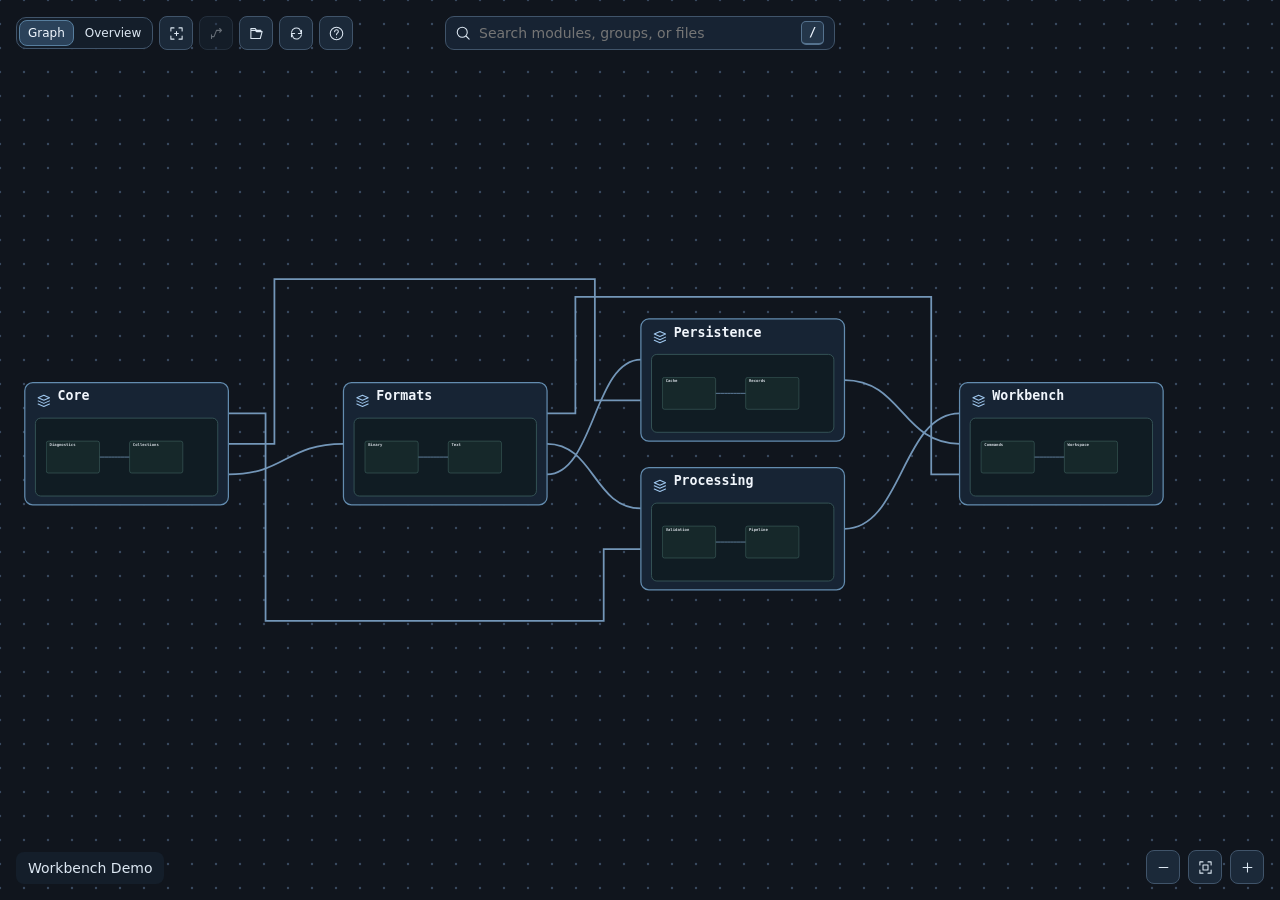
==== index.html @ 3f8af0f0 "Prepare generic Dependency Viewer for public distribution" ====
<!doctype html>
<html lang="en">
<head>
  <meta charset="utf-8">
  <meta name="viewport" content="width=device-width, initial-scale=1">
  <title>Dependency Viewer</title>
  <style>
:root {
  color-scheme: dark;
  font: 14px system-ui, sans-serif;
  color: #dce7f2;
  background: #10151d;
}

* { box-sizing: border-box; }
body { margin: 0; overflow: hidden; }
[hidden] { display: none !important; }

#graph {
  position: fixed;
  inset: 0;
  overflow: hidden;
}
.graph-scene { position: absolute; inset: 0; }
#graph-background {
  position: fixed;
  inset: 0;
  width: 100%;
  height: 100%;
  pointer-events: none;
}
#graph-background circle { fill: #38495f; }
#graph { isolation: isolate; }
.diagram { display: block; width: 100%; height: 100%; touch-action: none; cursor: grab; }
.atlas { display: block; width: 100%; height: 100%; touch-action: none; cursor: grab; }
.atlas-surface { position: absolute; pointer-events: none; transform-origin: 0 0; }
.atlas-input { position: absolute; inset: 0; touch-action: none; cursor: grab; }
.atlas-input:active { cursor: grabbing; }
.atlas-tooltip { position: absolute; max-width: min(300px, calc(100% - 16px)); overflow-wrap: anywhere; padding: 6px 9px; background: #192838; border: 1px solid #52708b; border-radius: 6px; color: #e5f0fb; pointer-events: none; font-size: 12px; }
.departing, .graph-scene > .diagram { position: absolute; inset: 0; }
.departing { pointer-events: none; }
.in-flight > rect, .in-flight .node-info { visibility: hidden; }
.diagram:active { cursor: grabbing; }
.card, .node-info, .wire { cursor: pointer; outline: none; }
.card, .card text { -webkit-user-select: none; user-select: none; }
.box { fill: #172434; stroke: #638caf; stroke-width: 1.4; }
.group .box { fill: #172a2c; stroke: #73a99d; }
.module .box { fill: #21253a; stroke: #969cc7; }
.label { fill: #f0f5fb; font: 600 15px ui-monospace, Consolas, monospace; }
.caption { fill: #a3b7cb; font-size: 11px; }
.label, .caption, .miniature, .preview-box, .preview-content { pointer-events: none; }
.preview-box { fill: #101c23; stroke: #38585a; }
.miniature .label { font-size: 17px; }
.labels-small .miniature .label { display: none; }
.miniature .line { stroke-width: 4; }
.card:hover > .box, .card:focus-visible > .box, .card.selected > .box, .card.endpoint > .box { stroke: #d0f5ff; stroke-width: 2.3; }
.card.wheel-preview > .box { stroke: #d0f5ff; stroke-width: 3; }
.card.wheel-preview > .preview-box { stroke: #94c5e7; stroke-width: 1.6; }
#back.wheel-preview { border-color: #d0f5ff; background: #2b425a; }
.card, .wire { transition: opacity 125ms cubic-bezier(0.23, 1, 0.32, 1); }
.card.dimmed { opacity: .32; }
.wire.dimmed { opacity: .14; }
.wire.marked .line { stroke: #a9e5ff; stroke-width: 3; }
.wire.related .line { stroke: #a9d3ef; }
.node-info { opacity: 0; }
.card:hover + .node-info, .node-info:hover, .node-info:focus-visible, .card:focus-visible + .node-info { opacity: 1; }
@media (hover: none) { .node-info { opacity: 1; } }
@media (prefers-reduced-motion: reduce) { .card, .wire { transition: none; } }
.node-info rect { fill: #25384a; stroke: #668196; }
.node-info text { fill: #c7d9e9; text-anchor: middle; font-size: 13px; pointer-events: none; }
.node-info:hover rect, .node-info:focus-visible rect { stroke: #d0f5ff; }
.line { fill: none; stroke: #7396b8; stroke-width: 2; }
.hit { fill: none; stroke: transparent; stroke-width: 14; }
.wire:hover .line, .wire:focus-visible .line { stroke: #a9e5ff; stroke-width: 3.5; }
.diagram.show-neighbors > .cards > .card:not(.hover-neighbor, .pinned, .pin-neighbor) { opacity: .32; }
.diagram.show-neighbors > .wires > .wire:not(.hover-neighbor, .pinned) { opacity: .14; }
.card.hover-neighbor, .wire.hover-neighbor, .card.pin-neighbor, .card.pinned, .wire.pinned { opacity: 1; }
.card.pinned > .box { stroke: var(--pin-color); stroke-width: 3; }
.wire.pinned > .line { stroke: var(--pin-color); stroke-width: 3; }
.pulse { fill: #e0f7ff; pointer-events: none; }
.tool-icon { width: 15px; height: 15px; vertical-align: -3px; margin-right: 5px; }
.icon-button { display: inline-grid; place-items: center; min-width: 34px; min-height: 34px; padding: 6px; }
.icon-button .tool-icon { margin: 0; vertical-align: 0; }
.copy.icon-button { min-width: 25px; min-height: 25px; }
#help-dialog { width: min(450px, calc(100vw - 24px)); background: #141e2a; color: inherit; border: 1px solid #40546a; border-radius: 10px; }
#help-dialog header { display: flex; justify-content: space-between; align-items: center; }
#help-dialog h2 { font-size: 16px; }
#help-dialog dl { display: grid; grid-template-columns: minmax(0, max-content) minmax(0, 1fr); gap: 9px 16px; align-items: baseline; }
#help-dialog dd { margin: 0; }
.viewer-settings { display: grid; gap: 8px; margin: 0; padding: 8px 12px 12px; border: 1px solid #40546a; border-radius: 6px; }
.viewer-settings label { display: flex; align-items: center; gap: 7px; }
.viewer-settings input { margin: 0; accent-color: #a5ceff; }
.key-combination { white-space: nowrap; }
kbd {
  display: inline-block;
  min-width: 1.9em;
  padding: 2px 5px;
  border: 1px solid #55728e;
  border-bottom: 2px solid #55728e;
  border-radius: 5px;
  background: #24364a;
  color: #eef6ff;
  font: 600 12px/1.35 ui-monospace, Consolas, monospace;
  text-align: center;
  white-space: nowrap;
}
@media (max-width: 420px) {
  #help-dialog dl { grid-template-columns: minmax(0, 1fr); row-gap: 6px; }
  #help-dialog dd + dt { margin-top: 6px; }
}
.card-icon { pointer-events: none; color: #9ec6ed; }
.group > .card-icon { color: #8fd7c2; }
.module > .card-icon { color: #c2baf4; }
.hover-flow { fill: none; stroke: #d4f4ff; stroke-width: 2.6; stroke-dasharray: 2 11; stroke-linecap: round; pointer-events: none; animation: flow-back .52s linear infinite; }
@keyframes flow-back { to { stroke-dashoffset: 13; } }
@media (hover: hover) and (pointer: fine) and (prefers-reduced-motion: no-preference) {
  .card > .preview-content { opacity: .86; transition: opacity 140ms cubic-bezier(.23, 1, .32, 1); }
  .card:hover > .preview-content { opacity: 1; }
  .tools button { transition: transform 125ms cubic-bezier(.23, 1, .32, 1); }
  .tools button:hover:not(:disabled) { transform: translateY(-1px); }
}
.atlas-controls { position: fixed; left: 16px; bottom: 61px; display: flex; flex-wrap: wrap; gap: 5px; max-width: min(500px, calc(100% - 32px)); z-index: 2; }
.atlas-controls button[aria-pressed="true"] { border-color: #9acaeb; background: #2a415a; }
.atlas-help { flex-basis: 100%; color: #c6daee; background: #141e2a; padding: 6px 9px; border-radius: 7px; }
.tools { position: fixed; top: 16px; left: 16px; display: flex; flex-wrap: wrap; gap: 6px; align-items: center; max-width: calc(100vw - 32px); }
.tools { z-index: 2; }
.view-tabs { display: inline-flex; padding: 2px; gap: 2px; border: 1px solid #40546a; border-radius: 10px; background: #141e2a; }
.view-tabs button { background: transparent; border-color: transparent; padding: 5px 8px; font-size: 12px; }
.view-tabs button[aria-selected="true"] { background: #2b425a; border-color: #577e9e; color: #f0f7ff; }
.view-tabs button:hover { background: #24374a; }
.view-tabs button { transition: background-color 125ms ease, border-color 125ms ease; }
.tools button[aria-pressed="true"] { border-color: #9acaeb; background: #2a415a; }
button:disabled { opacity: .42; cursor: default; }
#status { color: #bacfe4; background: #141e2a; border-radius: 7px; }
#status:not(:empty) { padding: 6px 8px; }
#minimap { position: fixed; right: 16px; bottom: 58px; width: 176px; height: 116px; border: 1px solid #40546a; border-radius: 8px; cursor: crosshair; }
@media (max-width: 720px) { #minimap { bottom: 160px; } }
.boundary { position: fixed; bottom: 60px; left: 16px; display: flex; flex-wrap: wrap; gap: 6px; }

.navigation, .zoom {
  position: fixed;
  bottom: 16px;
  display: flex;
  align-items: center;
  flex-wrap: wrap;
  gap: 8px;
}
.navigation { left: 16px; max-width: calc(100% - 175px); }
.zoom { right: 16px; }
#breadcrumb { background: #141e2a; padding: 8px 12px; border-radius: 8px; overflow-wrap: anywhere; }
button {
  color: inherit;
  font: inherit;
  border: 1px solid #40546a;
  border-radius: 8px;
  background: #1b2939;
  padding: 7px 10px;
  cursor: pointer;
}
button:hover { background: #293e54; }
button:focus-visible { outline: 2px solid #a9e5ff; outline-offset: 2px; }
#details {
  position: fixed;
  top: 64px;
  right: 16px;
  bottom: 68px;
  width: min(440px, calc(100% - 32px));
  overflow: auto;
  background: #14202d;
  border: 1px solid #40546a;
  border-radius: 12px;
  box-shadow: 0 12px 40px #0008;
  padding: 16px;
}
#details header { display: flex; justify-content: space-between; align-items: start; gap: 12px; }
#details.details-left { right: auto; left: 16px; }
#details.details-beside-target { width: min(440px, calc(50% - 32px)); padding: clamp(6px, 2vw, 16px); }
#details h2 { margin: 0; font-size: 18px; overflow-wrap: anywhere; }
#details h3 { color: #b9d4eb; font-size: 13px; }
.muted { color: #adbed0; }
details { border-bottom: 1px solid #344354; padding: 8px 0; }
summary, .source { overflow-wrap: anywhere; }
summary { cursor: pointer; }
ul { padding-left: 18px; }
.source { color: #b6d8f9; font: 12px ui-monospace, Consolas, monospace; margin: 6px 0; }
.source-row { display: flex; align-items: flex-start; gap: 8px; }
.source-path { min-width: 0; overflow-wrap: anywhere; padding-top: 4px; }
.source-row .copy { flex: none; margin-left: 0; }
.source small { display: block; color: #b2bfd0; margin-top: 3px; }
@media (max-width: 740px) { #details { top: 108px; } }
.copy { font-size: 11px; padding: 2px 6px; margin-left: 8px; }
#search-bar { position: fixed; z-index: 4; left: 50%; top: 16px; transform: translateX(-50%); width: min(390px, calc(100vw - 32px)); display: flex; align-items: center; gap: 8px; padding: 0 10px; border: 1px solid #40546a; border-radius: 9px; background: #172333; }
#search-bar:focus-within { border-color: #83b4db; }
#search-glyph .tool-icon { margin: 0; }
#search-query { width: 100%; min-width: 0; padding: 8px 0; background: transparent; border: 0; outline: 0; font: inherit; color: inherit; }
#search-results { position: absolute; top: calc(100% + 6px); left: 0; right: 0; display: grid; gap: 4px; max-height: min(46vh, 460px); overflow: auto; border: 1px solid #40546a; border-radius: 9px; padding: 6px; background: #14202d; box-shadow: 0 10px 28px #0006; }
@media (max-width: 1150px) { #search-bar { top: 60px; } #details { top: 108px; } }
@media (max-width: 440px) { #search-bar { top: 97px; } #details { top: 144px; } }
#search-results button { text-align: left; overflow-wrap: anywhere; }
#search-results button.active { background: #293e54; border-color: #88adc7; }
#search-results small { display: block; color: #adbed0; margin-top: 2px; }
#details, dialog, #search-results {
  transition: opacity 160ms cubic-bezier(.23, 1, .32, 1),
    transform 160ms cubic-bezier(.23, 1, .32, 1),
    display 160ms allow-discrete, overlay 160ms allow-discrete;
}
#details[hidden], dialog:not([open]), #search-results[hidden] { opacity: 0; }
#details[hidden] { transform: translateX(12px); }
dialog:not([open]) { transform: translateY(6px) scale(.98); }
#search-results[hidden] { transform: translateY(-4px); pointer-events: none; }
dialog::backdrop { background: #090f19b0; transition: opacity 160ms, display 160ms allow-discrete, overlay 160ms allow-discrete; }
dialog:not([open])::backdrop { opacity: 0; }
@starting-style {
  #details:not([hidden]) { opacity: 0; transform: translateX(12px); }
  dialog[open] { opacity: 0; transform: translateY(6px) scale(.98); }
  dialog[open]::backdrop { opacity: 0; }
  #search-results:not([hidden]) { opacity: 0; transform: translateY(-4px); }
}
@media (prefers-reduced-motion: reduce) {
  .view-tabs button { transition: none; }
  #details, dialog, dialog::backdrop, #search-results { transition-duration: 100ms; }
  #details[hidden], dialog:not([open]), #search-results[hidden] { transform: none; }
  @starting-style {
    #details:not([hidden]), dialog[open], #search-results:not([hidden]) { transform: none; }
  }
}
</style>
</head>
<body>
  <svg id="graph-background" aria-hidden="true">
    <defs>
      <pattern id="grid-tile" patternUnits="userSpaceOnUse" width="24" height="24" x="-6" y="-6" viewBox="0 0 2 2">
        <circle cx=".5" cy=".5" r=".1"/>
        <g class="grid-fine" opacity="0">
          <circle cx="1.5" cy=".5" r=".1"/>
          <circle cx=".5" cy="1.5" r=".1"/>
          <circle cx="1.5" cy="1.5" r=".1"/>
        </g>
      </pattern>
    </defs>
    <rect width="100%" height="100%" fill="url(#grid-tile)"/>
  </svg>
  <main id="graph" aria-label="Dependency graph"></main>
  <div id="search-bar" role="search">
    <span id="search-glyph" aria-hidden="true"></span>
    <input id="search-query" type="search" placeholder="Search modules, groups, or files" aria-label="Search graph" aria-controls="search-results" aria-expanded="false" autocomplete="off">
    <kbd aria-hidden="true">/</kbd>
    <div id="search-results" hidden></div>
  </div>
  <div class="tools" aria-label="Graph tools">
    <div id="view-tabs" class="view-tabs" role="tablist" aria-label="Graph views">
      <button id="graph-tab" type="button" role="tab" aria-controls="graph" aria-selected="true">Graph</button>
      <button id="atlas-tab" type="button" role="tab" aria-controls="graph" aria-selected="false" tabindex="-1">Overview</button>
    </div>
    <button id="focus" type="button" aria-pressed="false" disabled>Focus</button>
    <button id="depth" type="button" hidden>1 level</button>
    <button id="path" type="button" aria-pressed="false" disabled>Path</button>
    <button id="open-data" type="button"></button>
    <button id="cycles" type="button"></button>
    <button id="help" type="button"></button>
    <input id="data-file" type="file" accept=".json,application/json" hidden>
    <span id="status" role="status"></span>
  </div>
  <nav class="navigation" aria-label="Graph navigation">
    <button id="back" type="button" hidden>← Back</button>
    <span id="breadcrumb" aria-live="polite"></span>
  </nav>
  <div id="atlas-controls" class="atlas-controls" aria-label="Overview levels" hidden>
    <button type="button" data-level="auto" aria-pressed="true">Auto</button>
    <button type="button" data-level="0" aria-pressed="false">Libraries</button>
    <button type="button" data-level="1" aria-pressed="false">Groups</button>
    <button type="button" data-level="2" aria-pressed="false">Modules</button>
    <button id="atlas-lines" type="button" aria-pressed="false" title="Show internal module connections when zooming in">Internal connections</button>
  </div>
  <div class="zoom" aria-label="View">
    <button id="zoom-out" title="Zoom out" aria-label="Zoom out">−</button>
    <button id="fit">Fit</button>
    <button id="zoom-in" title="Zoom in" aria-label="Zoom in">+</button>
  </div>
  <canvas id="minimap" width="176" height="116" hidden aria-label="Overview minimap"></canvas>
  <div id="boundary" class="boundary" aria-label="Graph boundaries" hidden></div>
  <aside id="details" aria-labelledby="detail-title" hidden>
    <header>
      <h2 id="detail-title"></h2>
      <button id="detail-close" aria-label="Close details">×</button>
    </header>
    <div id="detail-body"></div>
  </aside>
  <dialog id="help-dialog" aria-labelledby="help-title">
    <header><h2 id="help-title">Keyboard shortcuts</h2><button id="help-close"></button></header>
    <dl>
      <dt><kbd>/</kbd> or <span class="key-combination"><kbd>Ctrl</kbd>/<kbd aria-label="Command key">⌘</kbd> + <kbd>F</kbd></span></dt><dd>Search</dd>
      <dt><span class="key-combination"><kbd>Alt</kbd> + <kbd>←</kbd></span> or <kbd>Mouse button 4</kbd></dt><dd>Back</dd>
      <dt><span class="key-combination"><kbd>Alt</kbd> + <kbd>→</kbd></span> or <kbd>Mouse button 5</kbd></dt><dd>Forward</dd>
      <dt><kbd>Esc</kbd></dt><dd>Close dialog, clear selection, or go back</dd>
      <dt><kbd>+</kbd> / <kbd>−</kbd></dt><dd>Zoom</dd>
      <dt><kbd>Mouse wheel</kbd></dt><dd>Zoom around the pointer</dd>
      <dt><kbd>0</kbd> or <kbd>F</kbd></dt><dd>Fit graph to view</dd>
      <dt><kbd>?</kbd></dt><dd>Keyboard shortcuts</dd>
    </dl>
    <fieldset class="viewer-settings">
      <legend>Settings</legend>
      <label><input id="wheel-navigation" type="checkbox" checked> Change level with the mouse wheel</label>
      <label><input id="double-click-navigation" type="checkbox"> Change level with a double-click</label>
    </fieldset>
  </dialog>
  <noscript>The viewer requires JavaScript to display the local graph.</noscript>
  <script id="viewer-data" type="application/json">{"format":"dependency-viewer","version":1,"name":"Workbench Demo","nodes":[{"id":"workbench","kind":"project","label":"Workbench"},{"id":"workbench.workspace","parent":"workbench","kind":"group","label":"Workspace"},{"id":"workbench.workspace.editor","parent":"workbench.workspace","kind":"item","label":"Editor","sources":[{"path":"src/workbench/workspace/editor.cpp","line":1}]},{"id":"workbench.workspace.documents","parent":"workbench.workspace","kind":"item","label":"Documents","sources":[{"path":"src/workbench/workspace/documents.cpp","line":1}]},{"id":"workbench.commands","parent":"workbench","kind":"group","label":"Commands"},{"id":"workbench.commands.run","parent":"workbench.commands","kind":"item","label":"Run","sources":[{"path":"src/workbench/commands/run.cpp","line":1}]},{"id":"workbench.commands.export","parent":"workbench.commands","kind":"item","label":"Export","sources":[{"path":"src/workbench/commands/export.cpp","line":1}]},{"id":"processing","kind":"project","label":"Processing"},{"id":"processing.pipeline","parent":"processing","kind":"group","label":"Pipeline"},{"id":"processing.pipeline.scheduler","parent":"processing.pipeline","kind":"item","label":"Scheduler","sources":[{"path":"src/processing/pipeline/scheduler.cpp","line":1}]},{"id":"processing.pipeline.stages","parent":"processing.pipeline","kind":"item","label":"Stages","sources":[{"path":"src/processing/pipeline/stages.cpp","line":1}]},{"id":"processing.validation","parent":"processing","kind":"group","label":"Validation"},{"id":"processing.validation.rules","parent":"processing.validation","kind":"item","label":"Rules","sources":[{"path":"src/processing/validation/rules.cpp","line":1}]},{"id":"processing.validation.report","parent":"processing.validation","kind":"item","label":"Report","sources":[{"path":"src/processing/validation/report.cpp","line":1}]},{"id":"persistence","kind":"project","label":"Persistence"},{"id":"persistence.records","parent":"persistence","kind":"group","label":"Records"},{"id":"persistence.records.index","parent":"persistence.records","kind":"item","label":"Index","sources":[{"path":"src/persistence/records/index.cpp","line":1}]},{"id":"persistence.records.store","parent":"persistence.records","kind":"item","label":"Store","sources":[{"path":"src/persistence/records/store.cpp","line":1}]},{"id":"persistence.cache","parent":"persistence","kind":"group","label":"Cache"},{"id":"persistence.cache.memory","parent":"persistence.cache","kind":"item","label":"Memory","sources":[{"path":"src/persistence/cache/memory.cpp","line":1}]},{"id":"persistence.cache.eviction","parent":"persistence.cache","kind":"item","label":"Eviction","sources":[{"path":"src/persistence/cache/eviction.cpp","line":1}]},{"id":"formats","kind":"project","label":"Formats"},{"id":"formats.text","parent":"formats","kind":"group","label":"Text"},{"id":"formats.text.reader","parent":"formats.text","kind":"item","label":"Reader","sources":[{"path":"src/formats/text/reader.cpp","line":1}]},{"id":"formats.text.writer","parent":"formats.text","kind":"item","label":"Writer","sources":[{"path":"src/formats/text/writer.cpp","line":1}]},{"id":"formats.binary","parent":"formats","kind":"group","label":"Binary"},{"id":"formats.binary.encoder","parent":"formats.binary","kind":"item","label":"Encoder","sources":[{"path":"src/formats/binary/encoder.cpp","line":1}]},{"id":"formats.binary.decoder","parent":"formats.binary","kind":"item","label":"Decoder","sources":[{"path":"src/formats/binary/decoder.cpp","line":1}]},{"id":"core","kind":"project","label":"Core"},{"id":"core.collections","parent":"core","kind":"group","label":"Collections"},{"id":"core.collections.queue","parent":"core.collections","kind":"item","label":"Queue","sources":[{"path":"src/core/collections/queue.cpp","line":1}]},{"id":"core.collections.map","parent":"core.collections","kind":"item","label":"Map","sources":[{"path":"src/core/collections/map.cpp","line":1}]},{"id":"core.diagnostics","parent":"core","kind":"group","label":"Diagnostics"},{"id":"core.diagnostics.logger","parent":"core.diagnostics","kind":"item","label":"Logger","sources":[{"path":"src/core/diagnostics/logger.cpp","line":1}]},{"id":"core.diagnostics.trace","parent":"core.diagnostics","kind":"item","label":"Trace","sources":[{"path":"src/core/diagnostics/trace.cpp","line":1}]}],"edges":[{"source":"workbench.workspace.editor","target":"workbench.workspace.documents","kind":"include"},{"source":"workbench.commands.run","target":"workbench.commands.export","kind":"include"},{"source":"workbench.workspace.editor","target":"workbench.commands.run","kind":"include"},{"source":"workbench","target":"processing","kind":"link","sources":[{"path":"src/workbench/CMakeLists.txt","line":10}]},{"source":"workbench.commands.run","target":"processing.pipeline.scheduler","kind":"import"},{"source":"workbench","target":"persistence","kind":"link","sources":[{"path":"src/workbench/CMakeLists.txt","line":10}]},{"source":"workbench.commands.run","target":"persistence.records.index","kind":"import"},{"source":"workbench","target":"formats","kind":"link","sources":[{"path":"src/workbench/CMakeLists.txt","line":10}]},{"source":"workbench.commands.run","target":"formats.text.reader","kind":"import"},{"source":"processing.pipeline.scheduler","target":"processing.pipeline.stages","kind":"include"},{"source":"processing.validation.rules","target":"processing.validation.report","kind":"include"},{"source":"processing.pipeline.scheduler","target":"processing.validation.rules","kind":"include"},{"source":"processing","target":"formats","kind":"link","sources":[{"path":"src/processing/CMakeLists.txt","line":10}]},{"source":"processing.validation.rules","target":"formats.text.reader","kind":"import"},{"source":"processing","target":"core","kind":"link","sources":[{"path":"src/processing/CMakeLists.txt","line":10}]},{"source":"processing.validation.rules","target":"core.collections.queue","kind":"import"},{"source":"persistence.records.index","target":"persistence.records.store","kind":"include"},{"source":"persistence.cache.memory","target":"persistence.cache.eviction","kind":"include"},{"source":"persistence.records.index","target":"persistence.cache.memory","kind":"include"},{"source":"persistence","target":"formats","kind":"link","sources":[{"path":"src/persistence/CMakeLists.txt","line":10}]},{"source":"persistence.cache.memory","target":"formats.text.reader","kind":"import"},{"source":"persistence","target":"core","kind":"link","sources":[{"path":"src/persistence/CMakeLists.txt","line":10}]},{"source":"persistence.cache.memory","target":"core.collections.queue","kind":"import"},{"source":"formats.text.reader","target":"formats.text.writer","kind":"include"},{"source":"formats.binary.encoder","target":"formats.binary.decoder","kind":"include"},{"source":"formats.text.reader","target":"formats.binary.encoder","kind":"include"},{"source":"formats","target":"core","kind":"link","sources":[{"path":"src/formats/CMakeLists.txt","line":10}]},{"source":"formats.binary.encoder","target":"core.collections.queue","kind":"import"},{"source":"core.collections.queue","target":"core.collections.map","kind":"include"},{"source":"core.diagnostics.logger","target":"core.diagnostics.trace","kind":"include"},{"source":"core.collections.queue","target":"core.diagnostics.logger","kind":"include"}]}</script>
  <script type="module">
const modules = Object.create(null);

modules["src/graph/relations.mjs"] = (() => {
function indexBy(items, key) {
  const index = new Map();
  for (const item of items) {
    const id = key(item);
    if (!index.has(id)) index.set(id, []);
    index.get(id).push(item);
  }
  return index;
}

function relationIndex(edges) {
  return { outgoing: indexBy(edges, edge => edge.source), incoming: indexBy(edges, edge => edge.target) };
}

function neighbors(index, id, depth) {
  const nodes = new Set([id]);
  const edges = new Set();
  let frontier = [id];
  for (let level = 0; level < depth; level++) {
    const next = [];
    for (const node of frontier) {
      for (const edge of [...(index.outgoing.get(node) ?? []), ...(index.incoming.get(node) ?? [])]) {
        edges.add(edge.id);
        const other = edge.source === node ? edge.target : edge.source;
        if (nodes.has(other)) continue;
        nodes.add(other);
        next.push(other);
      }
    }
    frontier = next;
  }
  return { nodes, edges };
}

function findPath(index, start, end) {
  const previous = new Map([[start, null]]);
  const queue = [start];
  for (let i = 0; i < queue.length && !previous.has(end); i++) {
    for (const edge of index.outgoing.get(queue[i]) ?? []) {
      if (previous.has(edge.target)) continue;
      previous.set(edge.target, edge);
      queue.push(edge.target);
    }
  }
  if (!previous.has(end)) return null;
  const result = [];
  for (let edge = previous.get(end); edge; edge = previous.get(edge.source)) result.push(edge);
  return result.reverse();
}
return { indexBy, relationIndex, neighbors, findPath };
})();

modules["src/views/selection.mjs"] = (() => {
const { neighbors } = modules["src/graph/relations.mjs"];

function renderSelection(host, viewport, scene, state) {
  const selected = state.selected;
  let emphasis;
  if (state.path) {
    emphasis = {
      nodes: new Set([state.pathSource, selected, ...state.path.flatMap(edge => [edge.source, edge.target])]),
      edges: new Set(state.path.map(edge => edge.id)),
    };
  } else if (state.focused && selected && scene.nodes.has(selected)) {
    emphasis = neighbors(scene.index, selected, state.depth ?? 1);
  }
  if (viewport?.highlight) viewport.highlight(emphasis, selected);
  for (const card of host.querySelectorAll('.card[data-node-id]')) {
    card.classList.toggle('selected', card.dataset.nodeId === selected);
    card.classList.toggle('dimmed', Boolean(emphasis && !emphasis.nodes.has(card.dataset.nodeId)));
  }
  for (const wire of host.querySelectorAll('.wire[data-edge-id]')) {
    wire.classList.toggle('dimmed', Boolean(emphasis && !emphasis.edges.has(wire.dataset.edgeId)));
    wire.classList.toggle('marked', Boolean(emphasis?.edges.has(wire.dataset.edgeId)));
  }
}
return { renderSelection };
})();

modules["src/graph/cycles.mjs"] = (() => {
function components(links) {
  const discovered = new Map();
  const stack = [];
  const active = new Set();
  const result = new Map();
  let order = 0;
  function visit(id) {
    const entry = { index: order, low: order };
    order++;
    discovered.set(id, entry);
    stack.push(id);
    active.add(id);
    for (const next of links.get(id)) {
      if (!discovered.has(next)) {
        visit(next);
        entry.low = Math.min(entry.low, discovered.get(next).low);
      } else if (active.has(next)) {
        entry.low = Math.min(entry.low, discovered.get(next).index);
      }
    }
    if (entry.low !== entry.index) return;
    let member;
    do {
      member = stack.pop();
      active.delete(member);
      result.set(member, id);
    } while (member !== id);
  }
  for (const id of links.keys()) if (!discovered.has(id)) visit(id);
  return result;
}

function cycleGroups(graph) {
  const links = new Map(graph.nodes.map(node => [node.id, []]));
  for (const edge of graph.edges) links.get(edge.source).push(edge.target);
  const groups = new Map();
  for (const [id, key] of components(links)) {
    if (!groups.has(key)) groups.set(key, []);
    groups.get(key).push(id);
  }
  return [...groups.values()].filter(group => group.length > 1);
}
return { components, cycleGroups };
})();

modules["src/data/model.mjs"] = (() => {
const { indexBy, relationIndex } = modules["src/graph/relations.mjs"];
const { cycleGroups } = modules["src/graph/cycles.mjs"];

const sorted = nodes => nodes.sort((a, b) => a.label.localeCompare(b.label));

function createModel(data) {
  if (data.version !== 1) throw new Error('Unknown data file version.');
  const libraries = Object.values(data.libraries);
  const modules = Object.values(data.modules);
  const modulesByLibrary = new Map(libraries.map(library => [library.name, []]));
  for (const module of modules) modulesByLibrary.get(module.library).push(module);

  const libraryNode = library => ({
    id: library.name, label: library.label ?? library.name, type: 'library', library: library.name,
    count: modulesByLibrary.get(library.name).length,
    next: { library: library.name },
  });

  const groups = new Map([...modulesByLibrary].map(([id, members]) => [id, indexBy(members, module => module.group)]));
  const importsByLibrary = indexBy(data.imports, record => record.library);
  const includesByLibrary = indexBy(data.includes, record => record.library);
  const linksByLibrary = indexBy(data.links, record => record.source);
  const importsTo = indexBy(data.imports, record => record.target);
  const importsFrom = indexBy(data.imports, record => record.source);
  const linksTo = indexBy(data.links, record => record.target);
  const cache = new Map();
  const safeModule = id => Object.hasOwn(data.modules, id) ? data.modules[id] : undefined;

  function moduleNode(module) {
    return {
      id: module.name, label: module.label ?? module.name,
      type: 'module', library: module.library, group: module.group, groupLabel: data.groups?.[module.group]?.label,
    };
  }

  // The graph stores consumer → provider. Every visible line retains its declarations.
  function connections(records, resolve) {
    const edges = new Map();
    for (const record of records) {
      const [source, target] = resolve(record);
      if (!source || !target || source === target) continue;
      const id = JSON.stringify([source, target]);
      if (!edges.has(id)) edges.set(id, { id, source, target, records: [] });
      edges.get(id).records.push(record);
    }
    return [...edges.values()];
  }

  const overview = {
    title: data.name,
    nodes: sorted(libraries.map(libraryNode)),
    edges: connections(data.links, link => [
      link.source, !link.expression && Object.hasOwn(data.libraries, link.target) ? link.target : null,
    ]),
  };
  const groupLabel = id => data.groups?.[id]?.label ?? id;
  const libraryLabel = id => data.libraries[id]?.label ?? id;

  function view(location = {}) {
    const { library, group } = location;
    if (!library) return overview;
    const key = JSON.stringify([library, group]);
    if (cache.has(key)) return cache.get(key);
    const byGroup = groups.get(library);
    const nodes = group === undefined
      ? sorted([...byGroup].map(([name, members]) => ({
        id: name, label: groupLabel(name), type: 'group', library, group: name, count: members.length,
        next: { library, group: name },
      })))
      : sorted(byGroup.get(group).map(moduleNode));
    const ids = new Set(nodes.map(node => node.id));
    function resolve(name) {
      if (group !== undefined) return ids.has(name) ? name : null;
      const module = safeModule(name);
      return module?.library === library ? module.group : null;
    }
    const graph = {
      title: group === undefined ? libraryLabel(library) : groupLabel(group),
      nodes,
      edges: connections(importsByLibrary.get(library) ?? [], record => [
        resolve(record.source), resolve(record.target),
      ]),
    };
    cache.set(key, graph);
    return graph;
  }

  function details(node) {
    const library = data.libraries[node.library];
    const wanted = moduleName => {
      if (node.type === 'library') return true;
      if (node.type === 'group') return safeModule(moduleName)?.group === node.group;
      return moduleName === node.id;
    };
    const members = modulesByLibrary.get(node.library).filter(module => wanted(module.name));
    const imports = node.type === 'module' ? importsFrom.get(node.id) ?? []
      : (importsByLibrary.get(node.library) ?? []).filter(record => wanted(record.source));
    const includes = (includesByLibrary.get(node.library) ?? []).filter(record => wanted(record.source));
    const membersSet = new Set(members.map(module => module.name));
    const boundary = record => !membersSet.has(record.source);
    const incoming = node.type === 'library' ? linksTo.get(node.library) ?? []
      : members.flatMap(module => (importsTo.get(module.name) ?? []).filter(boundary));
    const outgoing = node.type === 'library' ? linksByLibrary.get(node.library) ?? []
      : imports.filter(record => !membersSet.has(record.target));
    return {
      members, imports, includes,
      incoming, outgoing,
      definition: node.type === 'library' ? library : node.type === 'group' ? data.groups?.[node.id] : null,
      generic: data.generic,
    };
  }

  function boundaries(location, graph) {
    const byId = new Map(graph.nodes.map(node => [node.id, node]));
    const shown = name => {
      const module = safeModule(name);
      if (module?.library !== location.library) return null;
      const id = location.group === undefined ? module.group : name;
      return byId.has(id) ? id : null;
    };
    const unique = new Map();
    for (const record of data.imports) {
      const source = shown(record.source);
      const target = shown(record.target);
      if (Boolean(source) === Boolean(target)) continue;
      const outgoing = Boolean(source);
      const type = outgoing ? 'imports' : 'users';
      const id = outgoing ? source : target;
      if (!unique.has(type)) unique.set(type, { type, members: new Set(), records: [] });
      const boundary = unique.get(type);
      boundary.members.add(id);
      boundary.records.push(record);
    }
    return [...unique.values()];
  }

  const allModules = sorted(modules.map(moduleNode));
  let fullGraph;
  function full() {
    if (!fullGraph) {
      const edges = connections(data.imports, record => [
        Object.hasOwn(data.modules, record.source) ? record.source : null,
        Object.hasOwn(data.modules, record.target) ? record.target : null,
      ]);
      fullGraph = { title: 'Overview', nodes: allModules, edges, index: relationIndex(edges) };
    }
    return fullGraph;
  }

  const searchEntries = [
    ...overview.nodes.map(node => ({ node, location: {}, path: data.libraries[node.id].path ??
      data.libraries[node.id].files?.map(file => file.path).join(' ') })),
    ...libraries.flatMap(library => [...groups.get(library.name).keys()].map(group => ({
      node: { id: group, label: groupLabel(group), type: 'group', library: library.name, group },
      location: { library: library.name }, path: library.name,
    }))),
    ...allModules.map(node => ({
      node, location: { library: node.library, group: node.group },
      path: data.modules[node.id].files.map(file => file.path).join(' '),
    })),
  ].map(entry => ({
    ...entry,
    text: [entry.node.id, entry.node.label, libraryLabel(entry.node.library), groupLabel(entry.node.group), entry.path].join(' ').toLowerCase(),
  }));

  function search(query, limit = 18) {
    const input = query.trim().toLowerCase();
    const words = input.split(/\s+/);
    return searchEntries.filter(entry => words.every(word => entry.text.includes(word)))
      .sort((a, b) => Number(b.node.label.toLowerCase().startsWith(input)) - Number(a.node.label.toLowerCase().startsWith(input)))
      .slice(0, limit);
  }

  return { view, details, full, search, boundaries, libraryLabel, groupLabel,
    cycles: () => cycleGroups(full()), generic: data.generic };
}
return { createModel };
})();

modules["src/data/input.mjs"] = (() => {
// The v1 interchange format describes a three-level graph independent of language.
// Adapt it to the same model used by scanner reports.
function normalizeInput(input) {
  if (input?.format !== 'dependency-viewer') {
    if (input?.version === 1 && input.libraries && input.modules &&
        ['links', 'imports', 'includes'].every(key => Array.isArray(input[key]))) return input;
    throw new Error('Expected Dependency Viewer format version 1.');
  }
  if (input.version !== 1) throw new Error('Unsupported format version.');
  const require = (ok, message) => { if (!ok) throw new Error(message); };
  const string = value => typeof value === 'string' && value.trim() === value && value.length > 0;
  const fields = (value, allowed, where) => {
    require(Object.keys(value).every(key => allowed.includes(key)), where + ': Unknown field.');
  };
  fields(input, ['format', 'version', 'name', 'nodes', 'edges'], 'Dataset');
  require(string(input.name), 'Missing name.');
  require(Array.isArray(input.nodes) && input.nodes.length > 0, 'nodes must contain at least one node.');
  require(Array.isArray(input.edges), 'edges must be an array.');
  const byId = new Map();
  function sources(items, where) {
    require(Array.isArray(items), where + ': sources must be an array.');
    for (const source of items) {
      require(source && string(source.path) && Number.isSafeInteger(source.line) && source.line >= 1,
        where + ': Source locations require path and line starting at 1.');
      fields(source, ['path', 'line'], where);
    }
    return items;
  }
  for (const node of input.nodes) {
    require(node && string(node.id) && string(node.label) && ['project', 'group', 'item'].includes(node.kind),
      'Each node requires id, label, and kind (project, group, or item).');
    require(!byId.has(node.id), 'Duplicate node ID: ' + node.id);
    fields(node, ['id', 'label', 'kind', 'parent', 'sources'], node.id);
    sources(node.sources === undefined ? [] : node.sources, node.id);
    byId.set(node.id, node);
  }
  const libraries = Object.create(null);
  const modules = Object.create(null);
  const groups = Object.create(null);
  for (const node of byId.values()) {
    const parent = byId.get(node.parent);
    if (node.kind === 'project') {
      require(node.parent === undefined, node.id + ': Project nodes cannot have a parent.');
      libraries[node.id] = { name: node.id, label: node.label, files: node.sources ?? [] };
    } else if (node.kind === 'group') {
      require(parent?.kind === 'project', node.id + ': parent must refer to a project.');
      groups[node.id] = { label: node.label, library: parent.id, files: node.sources ?? [] };
    } else {
      require(parent?.kind === 'group' && byId.get(parent.parent)?.kind === 'project',
        node.id + ': parent must refer to a group within a project.');
      modules[node.id] = { name: node.id, label: node.label, library: parent.parent,
        group: parent.id, files: node.sources ?? [] };
    }
  }
  const links = [];
  const imports = [];
  for (const edge of input.edges) {
    require(edge && string(edge.kind), 'Each edge requires kind.');
    fields(edge, ['source', 'target', 'kind', 'sources'], 'Edge');
    const source = byId.get(edge.source);
    const target = byId.get(edge.target);
    require(source && target && source.kind === target.kind && ['project', 'item'].includes(source.kind),
      'Invalid edge ' + edge.source + ' → ' + edge.target + '.');
    require(source !== target, 'Self-edges are unsupported in version 1: ' + source.id);
    const evidence = sources(edge.sources === undefined ? [] : edge.sources, source.id + ' → ' + target.id);
    for (const location of evidence.length ? evidence : [{}]) {
      const record = { source: source.id, target: target.id, kind: edge.kind, ...location };
      if (source.kind === 'project') links.push(record);
      else imports.push({ ...record, library: modules[source.id].library });
    }
  }
  // Explicit empty groups would otherwise disappear from the overview.
  const populated = new Set(Object.values(modules).map(module => module.group));
  for (const group of Object.keys(groups)) require(populated.has(group), 'Group without items: ' + group);
  return { version: 1, generic: true, name: input.name, libraries, groups, modules, links, imports, includes: [] };
}
return { normalizeInput };
})();

modules["src/ui/dataset-picker.mjs"] = (() => {
const { createModel } = modules["src/data/model.mjs"];
const { normalizeInput } = modules["src/data/input.mjs"];

function bindDatasetPicker(button, input, { accept, reportError }) {
  button.onclick = () => input.click();
  input.onchange = async () => {
    const file = input.files[0];
    input.value = '';
    if (!file) return;
    try {
      const data = normalizeInput(JSON.parse(await file.text()));
      accept(data, createModel(data));
    } catch (error) {
      reportError(error.message);
    }
  };
}
return { bindDatasetPicker };
})();

modules["src/navigation/history.mjs"] = (() => {
class ViewerHistory {
  #browser;
  #session;
  #entries;
  #index;

  constructor(browser) {
    this.#browser = browser;
    this.reset();
  }

  get current() { return this.#entries[this.#index]; }
  get previous() { return this.#entries[this.#index - 1]; }
  get index() { return this.#index; }
  get canGoBack() { return this.#index > 0; }
  get canGoForward() { return this.#index + 1 < this.#entries.length; }

  reset() {
    this.#session = crypto.randomUUID?.() ?? String(Date.now());
    this.#entries = [{ location: {} }];
    this.#index = 0;
    this.#browser.replaceState(this.#browserState(), '');
  }

  push(entry) {
    this.#index++;
    this.#entries.splice(this.#index, this.#entries.length, entry);
    this.#browser.pushState(this.#browserState(), '');
  }

  back() { if (this.canGoBack) this.#browser.back(); }
  forward() { if (this.canGoForward) this.#browser.forward(); }

  resolve(state) {
    if (state?.viewer === this.#session) return this.#entries[state.index];
  }

  activate(state) { this.#index = state.index; }

  #browserState() { return { viewer: this.#session, index: this.#index }; }
}
return { ViewerHistory };
})();

modules["src/ui/shortcuts.mjs"] = (() => {
function bindShortcuts({ canGoBack, canGoForward, back, forward, openSearch, zoom, fit, openHelp, escape }) {
  document.addEventListener('mousedown', event => {
    if ((event.button === 3 && canGoBack()) || (event.button === 4 && canGoForward())) {
      event.preventDefault();
    }
  });
  document.addEventListener('auxclick', event => {
    if (event.button !== 3 && event.button !== 4) return;
    if (event.button === 3 && !canGoBack()) return;
    if (event.button === 4 && !canGoForward()) return;
    event.preventDefault();
    if (event.button === 3) back();
    else forward();
  });
  document.addEventListener('keydown', event => {
    if (document.querySelector('dialog[open]') || event.defaultPrevented) return;
    if ((event.ctrlKey || event.metaKey) && !event.altKey && !event.shiftKey && event.key.toLowerCase() === 'f') {
      event.preventDefault();
      openSearch();
      return;
    }
    if (event.target.closest('input, textarea, select, [contenteditable]')) return;
    if ((event.altKey && ['ArrowLeft', 'ArrowRight'].includes(event.key)) ||
        ['BrowserBack', 'BrowserForward'].includes(event.key)) {
      event.preventDefault();
      if (['ArrowLeft', 'BrowserBack'].includes(event.key)) back();
      else forward();
      return;
    }
    if (event.key === '/') {
      event.preventDefault();
      openSearch();
    }
    if (event.ctrlKey || event.metaKey || event.altKey) return;
    if (['+', '=', '-'].includes(event.key)) {
      event.preventDefault();
      zoom(event.key === '-' ? 1.25 : .8);
    }
    if (['0', 'f', 'F'].includes(event.key)) {
      event.preventDefault();
      fit();
    }
    if (event.key === '?') openHelp();
    if (event.key === 'Escape') escape();
  });
}
return { bindShortcuts };
})();

modules["src/ui/preferences.mjs"] = (() => {
function rememberCheckbox(control) {
  const key = 'dependency-viewer:' + control.id;
  try {
    const saved = localStorage.getItem(key);
    if (saved === 'true' || saved === 'false') control.checked = saved === 'true';
  } catch {
    // Preferences still work for this page when browser storage is blocked.
  }
  control.addEventListener('change', () => {
    try { localStorage.setItem(key, String(control.checked)); } catch {}
  });
}
return { rememberCheckbox };
})();

modules["src/ui/icons.mjs"] = (() => {
const shapes = {
  library: 'M3 7 12 3l9 4-9 4-9-4Z M3 12l9 4 9-4 M3 17l9 4 9-4',
  group: 'M3 7h7l2 3h9v10H3V7Z',
  module: 'M8 3h8l5 5v13H3V3h5 M15 3v6h6 M7 13h10 M7 17h7',
  search: 'M16 16l5 5 M18 10a8 8 0 1 1-16 0 8 8 0 1 1 16 0',
  atlas: 'M3 3h7v7H3z M14 3h7v7h-7z M3 14h7v7H3z M14 14h7v7h-7z',
  focus: 'M8 3H3v5 M16 3h5v5 M21 16v5h-5 M8 21H3v-5 M12 9v6 M9 12h6',
  path: 'M4 17h4l4-10h8 M17 4l3 3-3 3 M4 14v6',
  copy: 'M8 8h12v12H8z M4 16V4h12',
  check: 'M4 12l5 5L20 6',
  open: 'M3 7h7l2 2h9l-3 11H3z M3 7V4h7l2 3h7',
  back: 'M10 5l-7 7 7 7 M3 12h18',
  close: 'M6 6l12 12 M18 6 6 18',
  fit: 'M8 3H3v5 M16 3h5v5 M21 16v5h-5 M8 21H3v-5 M8 8h8v8H8z',
  plus: 'M5 12h14 M12 5v14',
  minus: 'M5 12h14',
  cycle: 'M20 7v5h-5 M4 17v-5h5 M4 10a8 8 0 0 1 13-5l3 7 M20 14a8 8 0 0 1-13 5l-3-7',
  help: 'M22 12a10 10 0 1 1-20 0 10 10 0 1 1 20 0 M9 9a3 3 0 0 1 6 0c0 2-3 2-3 5 M12 18h.01',
  incoming: 'M4 5v14 M20 12H8 M13 7l-5 5 5 5',
  outgoing: 'M20 5v14 M4 12h12 M11 7l5 5-5 5',
};

function icon(name, cssClass = 'tool-icon') {
  const ns = 'http://www.w3.org/2000/svg';
  const svg = document.createElementNS(ns, 'svg');
  svg.setAttribute('viewBox', '0 0 24 24');
  svg.setAttribute('class', cssClass);
  svg.setAttribute('aria-hidden', 'true');
  const path = document.createElementNS(ns, 'path');
  path.setAttribute('d', shapes[name]);
  path.setAttribute('fill', 'none');
  path.setAttribute('stroke', 'currentColor');
  path.setAttribute('stroke-width', '1.7');
  path.setAttribute('stroke-linecap', 'round');
  path.setAttribute('stroke-linejoin', 'round');
  svg.append(path);
  return svg;
}

function setIconButton(button, glyph, label) {
  button.replaceChildren(icon(glyph));
  button.classList.add('icon-button');
  button.setAttribute('aria-label', label);
  button.title = label;
  return button;
}
return { icon, setIconButton };
})();

modules["src/ui/controls.mjs"] = (() => {
const { setIconButton } = modules["src/ui/icons.mjs"];

function updateControls(select, host, state, { data, model, canGoBack, pathStart, atlasLevel }) {
  const { library, group, atlas } = state.location;
  select('breadcrumb').textContent = [data.name, atlas ? 'Overview' : model.libraryLabel(library), model.groupLabel(group)].filter(Boolean).join(' / ');
  select('back').hidden = !canGoBack;
  for (const [id, active] of [['graph-tab', !atlas], ['atlas-tab', Boolean(atlas)]]) {
    select(id).setAttribute('aria-selected', String(active));
    select(id).tabIndex = active ? 0 : -1;
  }
  host.setAttribute('role', 'tabpanel');
  host.setAttribute('aria-labelledby', atlas ? 'atlas-tab' : 'graph-tab');
  select('atlas-controls').hidden = !atlas;
  if (atlas) updateAtlasControls(select, state, atlasLevel);
  select('focus').disabled = false;
  select('focus').setAttribute('aria-pressed', String(Boolean(state.focused)));
  select('depth').hidden = !(state.focused && state.selected);
  const depth = state.depth ?? 1;
  const depthButton = select('depth');
  depthButton.title = depth === 1 ? '1 level · switch' : '2 levels · switch';
  depthButton.setAttribute('aria-label', depthButton.title);
  depthButton.setAttribute('aria-pressed', String(depth === 2));
  select('path').disabled = !state.selected;
  select('path').setAttribute('aria-pressed', String(Boolean(pathStart)));
}

function updateAtlasControls(select, state, atlasLevel) {
  for (const button of select('atlas-controls').querySelectorAll('[data-level]')) {
    button.setAttribute('aria-pressed', String(button.dataset.level === String(state.fixedLevel ?? 'auto')));
  }
  select('atlas-lines').setAttribute('aria-pressed', String(Boolean(state.showLines)));
  const auto = select('atlas-controls').querySelector('[data-level="auto"]');
  auto.title = 'Automatic level · ' + atlasLevel;
  auto.setAttribute('aria-label', auto.title);
}

function initializeControlIcons(select) {
  for (const [id, glyph, label] of [
    ['focus', 'focus', 'Focus'], ['path', 'path', 'Path'], ['back', 'back', 'Back · Alt+←'],
    ['open-data', 'open', 'Open JSON'], ['cycles', 'cycle', 'Cycles'], ['help', 'help', 'Keyboard shortcuts and settings · ?'],
    ['detail-close', 'close', 'Close details'],
    ['help-close', 'close', 'Close keyboard shortcuts'], ['fit', 'fit', 'Fit · F or 0'],
    ['zoom-in', 'plus', 'Zoom in'], ['zoom-out', 'minus', 'Zoom out'],
    ['atlas-lines', 'path', 'Internal connections'],
    ['depth', 'group', 'Focus depth'],
  ]) {
    setIconButton(select(id), glyph, label);
  }
  for (const [level, glyph, label] of [
    ['auto', 'fit', 'Automatic level'], ['0', 'library', 'Projects or libraries'],
    ['1', 'group', 'Groups'], ['2', 'module', 'Items or modules'],
  ]) {
    setIconButton(select('atlas-controls').querySelector('[data-level="' + level + '"]'), glyph, label);
  }
}

function bindViewControls(select, {
  switchTab, getEntry, getViewport, refreshAtlasControls, back, dismissDetails, fit, zoom,
}) {
  select('graph-tab').onclick = () => switchTab(false);
  select('atlas-tab').onclick = () => switchTab(true);
  select('view-tabs').onkeydown = event => {
    if (!['ArrowLeft', 'ArrowRight', 'Home', 'End'].includes(event.key) || event.altKey) return;
    event.preventDefault();
    const atlas = event.key === 'End' || (event.key !== 'Home' && event.target.id === 'graph-tab');
    select(atlas ? 'atlas-tab' : 'graph-tab').focus();
    switchTab(atlas);
  };
  for (const button of select('atlas-controls').querySelectorAll('[data-level]')) {
    button.onclick = () => {
      getEntry().fixedLevel = button.dataset.level === 'auto' ? null : Number(button.dataset.level);
      if (getEntry().fixedLevel !== 2) {
        getEntry().showLines = false;
        getViewport()?.showLines(false);
      }
      getViewport()?.setLevel(getEntry().fixedLevel);
      refreshAtlasControls();
    };
  }
  select('atlas-lines').onclick = () => {
    getEntry().showLines = !getEntry().showLines;
    if (getEntry().showLines) {
      getEntry().fixedLevel = 2;
      getViewport()?.setLevel(2);
    }
    getViewport()?.showLines(getEntry().showLines);
    refreshAtlasControls();
  };
  select('back').onclick = back;
  select('detail-close').onclick = dismissDetails;
  select('help').onclick = () => select('help-dialog').showModal();
  select('help-close').onclick = () => select('help-dialog').close();
  select('fit').onclick = event => fit(event.detail > 0);
  select('zoom-in').onclick = () => zoom(0.8);
  select('zoom-out').onclick = () => zoom(1.25);
}
return { updateControls, updateAtlasControls, initializeControlIcons, bindViewControls };
})();

modules["src/ui/details.mjs"] = (() => {
const { setIconButton } = modules["src/ui/icons.mjs"];

const panel = document.querySelector('#details');
const heading = document.querySelector('#detail-title');
const body = document.querySelector('#detail-body');

function element(tag, text, className) {
  const node = document.createElement(tag);
  if (text !== undefined) node.textContent = text;
  if (className) node.className = className;
  return node;
}

function source(record) {
  const location = record.path ? record.path + ':' + record.line : 'No source location';
  const line = element('li', undefined, 'source');
  const row = element('div', undefined, 'source-row');
  const path = element('span', location, 'source-path');
  row.append(path);
  line.append(row);
  if (!record.path) return line;
  const copy = setIconButton(element('button', undefined, 'copy'), 'copy', 'Copy source location');
  copy.type = 'button';
  copy.addEventListener('click', async () => {
    try {
      await navigator.clipboard.writeText(location);
      setIconButton(copy, 'check', 'Source location copied');
    } catch {
      const field = element('input');
      field.value = location;
      field.readOnly = true;
      field.setAttribute('aria-label', 'Source location to copy');
      field.className = 'source-path';
      path.replaceWith(field);
      field.select();
    }
  });
  row.append(copy);
  const conditions = [...(record.conditions ?? [])];
  if (record.scope) conditions.unshift(record.scope);
  if (record.reexport) conditions.unshift('export import');
  for (const condition of conditions) line.append(element('small', condition));
  return line;
}

function section(title, records, label) {
  if (records.length === 0) return;
  const block = element('section');
  block.append(element('h3', title));
  const rows = new Map();
  for (const record of records) {
    const name = label(record);
    if (!rows.has(name)) rows.set(name, []);
    rows.get(name).push(record);
  }
  for (const [name, occurrences] of rows) {
    const row = element('details');
    row.append(element('summary', name + ' · ' + occurrences.length));
    const list = element('ul');
    for (const occurrence of occurrences) list.append(source(occurrence));
    row.append(list);
    block.append(row);
  }
  body.append(block);
}

function start(title, subtitle, pointerX) {
  heading.textContent = title;
  body.replaceChildren();
  if (subtitle) body.append(element('p', subtitle, 'muted'));
  // Keep the first click's target available for a second click.
  const placeLeft = pointerX !== undefined && pointerX >= window.innerWidth / 2;
  panel.classList.toggle('details-left', placeLeft);
  panel.classList.toggle('details-beside-target', pointerX !== undefined);
  panel.hidden = false;
  panel.scrollTop = 0;
  panel.querySelector('button').focus();
}

function closeDetails() {
  panel.hidden = true;
}

function showNode(node, details, pointerX) {
  start(node.label, undefined, pointerX);
  section('Uses', details.outgoing, record => record.target);
  section('Used by', details.incoming, record => record.source ?? record.path);
  if (details.definition) {
    const list = element('ul');
    const files = details.definition.files ?? (details.definition.path ? [details.definition] : []);
    for (const file of files) list.append(source(file));
    if (files.length) body.append(list);
  }
  section('Source files', details.members.flatMap(module => module.files.map(file => ({
    ...file, name: module.name,
  }))), record => record.name);
  const outgoing = new Set(details.outgoing);
  section('Internal dependencies', details.imports.filter(record => !outgoing.has(record)), record => record.target);
  section('Includes', details.includes, record => record.target);
}

function showConnection(edge, from, to) {
  const cmake = edge.records.every(record => 'scope' in record);
  const kinds = [...new Set(edge.records.map(record => record.kind).filter(Boolean))];
  start(from.label + ' → ' + to.label, kinds.length ? kinds.join(' · ') : cmake ? 'CMake' : 'C++ imports');
  if (edge.pairs > 1) body.append(element('p', edge.pairs + ' connections'));
  section('Source locations', edge.records, record => cmake ? record.target : (record.source + ' → ' + record.target));
  if (!(edge.pairs > 1)) for (const row of body.querySelectorAll('details')) row.open = true;
}

function showPath(path, nodes, source, target) {
  start(nodes.get(source).label + ' → ' + nodes.get(target).label,
    path ? path.length + ' direct steps' : 'No directed path in this view.');
  if (!path) return;
  for (const edge of path) {
    section(nodes.get(edge.source).label + ' → ' + nodes.get(edge.target).label, edge.records, record => record.target);
  }
}

function showBoundary(boundary) {
  const incoming = boundary.type === 'users';
  start(incoming ? 'External consumers' : 'External dependencies');
  section('Source locations', boundary.records, record => incoming ? record.source ?? record.path : record.target);
}

function showCycles(groups, locate) {
  start('Cycles');
  if (!groups.length) body.append(element('p', 'No cycles in the item graph.'));
  for (const group of groups) {
    const block = element('details');
    block.open = groups.length === 1;
    block.append(element('summary', group.length + ' mutually reachable items'));
    const list = element('ul');
    for (const node of group) {
      const item = element('li');
      const button = element('button', node.label);
      button.onclick = () => locate(node.id);
      item.append(button);
      list.append(item);
    }
    block.append(list);
    body.append(block);
  }
}
return { closeDetails, showNode, showConnection, showPath, showBoundary, showCycles };
})();

modules["src/ui/boundaries.mjs"] = (() => {
const { setIconButton } = modules["src/ui/icons.mjs"];
const { showBoundary } = modules["src/ui/details.mjs"];

function renderBoundaries(panel, host, boundaries) {
  panel.replaceChildren();
  for (const boundary of boundaries) {
    const outgoing = boundary.type === 'imports';
    const button = setIconButton(document.createElement('button'), outgoing ? 'outgoing' : 'incoming',
      outgoing ? 'External dependencies' : 'External consumers');
    button.type = 'button';
    const highlight = active => {
      for (const card of host.querySelectorAll('.card[data-node-id]')) {
        card.classList.toggle('endpoint', active && boundary.members.has(card.dataset.nodeId));
      }
    };
    button.onpointerenter = () => highlight(true);
    button.onpointerleave = () => highlight(false);
    button.onfocus = () => highlight(true);
    button.onblur = () => highlight(false);
    button.onclick = () => showBoundary(boundary);
    panel.append(button);
  }
  panel.hidden = !panel.childElementCount;
}
return { renderBoundaries };
})();

modules["src/views/diagram/svg.mjs"] = (() => {
const namespace = 'http://www.w3.org/2000/svg';

function svgElement(name, attributes = {}, text) {
  const element = document.createElementNS(namespace, name);
  for (const [key, value] of Object.entries(attributes)) element.setAttribute(key, value);
  if (text !== undefined) element.textContent = text;
  return element;
}

function activate(element, label, action) {
  element.setAttribute('role', 'button');
  element.setAttribute('tabindex', '0');
  element.setAttribute('aria-label', label);
  element.addEventListener('click', action);
  element.addEventListener('keydown', event => {
    if (event.key === 'Enter' || event.key === ' ') {
      event.preventDefault();
      action(event);
    }
  });
}

function setView(svg, { x, y, width, height }) {
  svg.setAttribute('viewBox', [x, y, width, height].join(' '));
}
return { svgElement, activate, setView };
})();

modules["src/views/diagram/flow.mjs"] = (() => {
const { svgElement } = modules["src/views/diagram/svg.mjs"];

function startFlow(wire) {
  if (!matchMedia('(hover: hover) and (pointer: fine) and (prefers-reduced-motion: no-preference)').matches) return;
  if (wire.querySelector('.hover-flow')) return;
  const path = wire.querySelector('.line').cloneNode(false);
  path.setAttribute('class', 'hover-flow');
  wire.append(path);
}

function pulseOnce(wire, path) {
  if (matchMedia('(prefers-reduced-motion: reduce)').matches) return;
  wire.querySelector('.pulse')?.remove();
  const dot = svgElement('circle', { class: 'pulse', r: 3.2 });
  dot.style.offsetPath = `path("${path}")`;
  wire.append(dot);
  const motion = dot.animate([{ offsetDistance: '100%' }, { offsetDistance: '0%' }], { duration: 850, easing: 'linear' });
  motion.finished.then(() => dot.remove(), () => dot.remove());
}
return { startFlow, pulseOnce };
})();

modules["src/graph/layout.mjs"] = (() => {
const { components } = modules["src/graph/cycles.mjs"];

const COLUMN_GAP = 120;
const ROW_GAP = 28;

function snapToGrid(value) {
  return Math.round(value / 24) * 24;
}

// Tarjan's algorithm groups cycles in one pass over the scene.
function layout(graph, { width = 210, height = 64, positions = new Map() } = {}) {
  const links = new Map(graph.nodes.map(node => [node.id, []]));
  for (const edge of graph.edges) links.get(edge.source).push(edge.target);
  const component = components(links);
  const dependencies = new Map([...component.values()].map(id => [id, new Set()]));
  for (const edge of graph.edges) {
    const source = component.get(edge.source);
    const target = component.get(edge.target);
    if (source !== target) dependencies.get(source).add(target);
  }
  const ranks = new Map();
  function rank(id) {
    if (!ranks.has(id)) ranks.set(id, Math.max(0, ...[...dependencies.get(id)].map(next => rank(next) + 1)));
    return ranks.get(id);
  }

  const rankColumns = new Map();
  graph.nodes.forEach(node => {
    const column = rank(component.get(node.id));
    if (!rankColumns.has(column)) rankColumns.set(column, []);
    rankColumns.get(column).push(node);
  });
  const columns = [...rankColumns].sort(([a], [b]) => a - b).flatMap(([, members]) => {
    const chunkSize = Math.ceil(members.length / Math.ceil(members.length / 7));
    const chunks = [];
    for (let index = 0; index < members.length; index += chunkSize) chunks.push(members.slice(index, index + chunkSize));
    return chunks;
  });
  const maxRows = Math.max(1, ...columns.map(column => column.length));
  const nodes = [];
  for (const [column, rows] of columns.entries()) {
    rows.forEach((node, row) => {
      const position = positions.get(node.id) ?? {
        x: snapToGrid(column * (width + COLUMN_GAP)),
        y: snapToGrid((row + (maxRows - rows.length) / 2) * (height + ROW_GAP)),
      };
      nodes.push({ ...node, ...position, width, height });
    });
  }
  return {
    nodes,
    edges: graph.edges,
    left: Math.min(0, ...nodes.map(node => node.x)),
    top: Math.min(0, ...nodes.map(node => node.y)),
    right: Math.max(width, ...nodes.map(node => node.x + node.width)),
    bottom: Math.max(height, ...nodes.map(node => node.y + node.height)),
  };
}

function connectionPath(source, target, y, endY, lane, diagram) {
  const endX = target.x + target.width;
  if (source.x > endX) {
    const x = source.x;
    const blocked = diagram.nodes.some(node => (
      node.x > endX && node.x + node.width < x &&
      node.y < Math.max(y, endY) + 8 && node.y + node.height > Math.min(y, endY) - 8
    ));
    if (blocked) {
      const outerY = (y + endY) / 2 < (diagram.top + diagram.bottom) / 2
        ? diagram.top - 15 - lane * 5
        : diagram.bottom + 15 + lane * 5;
      return { d: `M ${x} ${y} H ${x - 22 - lane % 7 * 5} V ${outerY} H ${endX + 22 + lane % 7 * 5} V ${endY} H ${endX}`, outerY };
    }
    const mid = (x + endX) / 2;
    return { d: `M ${x} ${y} C ${mid} ${y}, ${mid} ${endY}, ${endX} ${endY}` };
  }
  const x = source.x + source.width;
  const laneX = endX + 18 + lane % 12 * 7;
  if (source.x === target.x) return { d: `M ${x} ${y} H ${laneX} V ${endY} H ${endX}` };
  const outerY = diagram.top - 15 - lane * 5;
  return { d: `M ${x} ${y} H ${x + 18 + lane % 12 * 7} V ${outerY} H ${laneX} V ${endY} H ${endX}`, outerY };
}
return { snapToGrid, layout, connectionPath };
})();

modules["src/views/diagram/view.mjs"] = (() => {
const { svgElement, activate, setView } = modules["src/views/diagram/svg.mjs"];
const { startFlow, pulseOnce } = modules["src/views/diagram/flow.mjs"];
const { connectionPath, layout } = modules["src/graph/layout.mjs"];
const { icon } = modules["src/ui/icons.mjs"];

const padding = 28;
let previewClipId = 0;

function labelLines(label, limit) {
  const parts = label.match(/[^ .:/_\\]+[ .:/_\\]*|[ .:/_\\]+/g) ?? [label];
  const lines = [];
  let line = '';
  for (let part of parts) {
    if (line && line.length + part.length > limit) {
      lines.push(line.trimEnd());
      line = '';
    }
    while (part.length > limit) {
      lines.push(part.slice(0, limit));
      part = part.slice(limit);
    }
    line += part;
  }
  if (line) lines.push(line.trimEnd());
  return lines;
}

function drawGraph(graph, options = {}) {
  const miniature = !options.open;
  const preview = options.preview;
  const sizes = preview ? { width: 230, height: 138 } : {};
  const prepared = options.diagram ?? layout(graph, { ...sizes, positions: options.positions });
  const diagram = { ...prepared, nodes: prepared.nodes.map(node => ({ ...node })) };
  const byId = new Map(diagram.nodes.map(node => [node.id, node]));
  const svg = svgElement('svg', { class: miniature ? 'miniature' : 'diagram' });
  svg.setAttribute('aria-label', graph.title);
  if (miniature) svg.setAttribute('aria-hidden', 'true');
  const wires = svgElement('g', { class: 'wires' });
  const cards = svgElement('g', { class: 'cards' });
  svg.append(wires, cards);
  const pins = options.pins;
  let hoveredCard;

  const ports = new Map(diagram.nodes.map(node => [node.id, { left: [], right: [] }]));
  const routes = [];
  const incidentRoutes = new Map(diagram.nodes.map(node => [node.id, []]));
  for (const edge of diagram.edges) {
    const source = byId.get(edge.source);
    const target = byId.get(edge.target);
    const forward = source.x > target.x + target.width;
    const outgoing = ports.get(source.id)[forward ? 'left' : 'right'];
    const incoming = ports.get(target.id).right;
    const route = { edge, source, target, outgoing, incoming };
    routes.push(route);
    incidentRoutes.get(source.id).push(route);
    if (target !== source) incidentRoutes.get(target.id).push(route);
    outgoing.push(route);
    incoming.push(route);
  }
  const portY = (node, list, route) => node.y + node.height * (list.indexOf(route) + 1) / (list.length + 1);
  let top = diagram.top;
  let bottom = diagram.bottom;
  for (const [lane, route] of routes.entries()) {
    const { edge, source, target, outgoing, incoming } = route;
    const { d, outerY } = connectionPath(source, target, portY(source, outgoing, route), portY(target, incoming, route), lane, diagram);
    if (outerY !== undefined) {
      top = Math.min(top, outerY);
      bottom = Math.max(bottom, outerY);
    }
    const wire = svgElement('g', { class: 'wire' });
    route.wire = wire;
    route.lane = lane;
    wire.append(svgElement('path', { d, class: 'line' }));
    if (!miniature) {
      wire.dataset.edgeId = edge.id;
      wire.append(svgElement('path', { d, class: 'hit' }));
      activate(wire, `${source.label} uses ${target.label}`, event => {
        if (event.type === 'click') pulseOnce(wire, wire.querySelector('.line').getAttribute('d'));
        options.inspectEdge(edge, source, target);
      });
      wire.addEventListener('pointerenter', event => {
        setEndpoints(true);
        if (event.pointerType === 'mouse') startFlow(wire);
      });
      wire.addEventListener('pointerleave', () => {
        setEndpoints(false);
        wire.querySelector('.hover-flow')?.remove();
      });
      wire.addEventListener('focus', () => setEndpoints(true));
      wire.addEventListener('blur', () => setEndpoints(false));
      function setEndpoints(active) {
        cardElements.get(source.id)?.classList.toggle('endpoint', active);
        cardElements.get(target.id)?.classList.toggle('endpoint', active);
      }
    }
    wires.append(wire);
  }

  const cardElements = new Map();
  for (const node of diagram.nodes) {
    const card = svgElement('g', { class: 'card ' + node.type, transform: `translate(${node.x} ${node.y})` });
    card.append(svgElement('rect', { class: 'box', width: node.width, height: node.height, rx: 9 }));
    const labelX = miniature ? 14 : 37;
    const available = node.width - labelX - (node.next && !miniature ? 36 : 12);
    const rows = node.next ? 2 : 3;
    const lines = labelLines(node.label, Math.floor(available / 8.7));
    const fitting = lines.slice(0, rows - 1);
    fitting.push(lines.slice(rows - 1).join(''));
    const label = svgElement('text', { x: labelX, y: fitting.length > 1 ? 20 : 27, class: 'label' });
    for (const [index, line] of fitting.entries()) {
      const span = svgElement('tspan', { x: labelX, dy: index ? 15 : 0 }, line);
      if (line.length * 8.7 > available) {
        span.setAttribute('textLength', available);
        span.setAttribute('lengthAdjust', 'spacingAndGlyphs');
      }
      label.append(span);
    }
    card.append(svgElement('title', {}, node.label), label);
    if (!miniature) {
      const symbol = icon(node.type, 'card-icon');
      for (const [key, value] of Object.entries({ x: 13, y: 12, width: 17, height: 17 })) symbol.setAttribute(key, value);
      card.append(symbol);
    }
    const mini = preview?.(node);
    if (mini) {
      card.append(svgElement('rect', { class: 'preview-box', x: 12, y: 40, width: node.width - 24, height: 88, rx: 6 }));
      const id = 'preview-clip-' + ++previewClipId;
      const clip = svgElement('clipPath', { id });
      clip.append(svgElement('rect', { x: 13, y: 41, width: node.width - 26, height: 86, rx: 5 }));
      for (const [key, value] of Object.entries({ x: 17, y: 44, width: node.width - 34, height: 80 })) {
        mini.svg.setAttribute(key, value);
      }
      const previewContent = svgElement('g', { class: 'preview-content', 'clip-path': `url(#${id})` });
      previewContent.append(mini.svg);
      card.append(clip, previewContent);
    }
    if (!miniature) {
      card.dataset.nodeId = node.id;
      cardElements.set(node.id, card);
      activate(card, node.label, event => options.open(node, event));
      const incident = incidentRoutes.get(node.id);
      function highlightHover(event) {
        if (event.pointerType !== 'mouse') return;
        showNeighbors(node.id);
        for (const { wire } of incident) wire.classList.add('related');
        for (const { wire } of incident.slice(0, 6)) startFlow(wire);
      }
      card.addEventListener('pointerenter', highlightHover);
      card.addEventListener('pointerleave', event => {
        const info = event.relatedTarget?.closest?.('.node-info');
        if (info && info === card.nextElementSibling) return;
        clearHover();
      });
      function clearHover() {
        if (hoveredCard === node.id) showNeighbors(undefined);
        for (const { wire } of incident) {
          wire.classList.remove('related');
          wire.querySelector('.hover-flow')?.remove();
        }
      }
      function togglePin(event) {
        event.preventDefault();
        pins.toggle(node);
        paintPins();
      }
      if (pins) card.addEventListener('contextmenu', togglePin);
      if (node.next) {
        const info = svgElement('g', { class: 'node-info' });
        info.append(svgElement('rect', { width: 22, height: 22, rx: 5 }));
        info.append(svgElement('text', { x: 11, y: 15 }, 'i'));
        // Keep the info button out of the card's keyboard and click target.
        info.setAttribute('transform', `translate(${node.x + node.width - 32} ${node.y + 12})`);
        activate(info, 'Source locations for ' + node.label, () => options.inspectNode(node));
        info.addEventListener('pointerenter', highlightHover);
        info.addEventListener('pointerleave', clearHover);
        if (pins) info.addEventListener('contextmenu', togglePin);
        cards.append(card, info);
        continue;
      }
    }
    cards.append(card);
  }

  function showNeighbors(id) {
    hoveredCard = id;
    const incident = incidentRoutes.get(id) ?? [];
    const neighbors = new Set([id, ...incident.flatMap(({ edge }) => [edge.source, edge.target])]);
    svg.classList.toggle('show-neighbors', id !== undefined);
    for (const [key, card] of cardElements) card.classList.toggle('hover-neighbor', neighbors.has(key));
    const highlighted = new Set(incident);
    for (const route of routes) route.wire.classList.toggle('hover-neighbor', highlighted.has(route));
  }

  function paintPins() {
    const neighbors = new Set();
    for (const { wire, source, target } of routes) {
      const color = pins.color(source) ?? pins.color(target);
      wire.classList.toggle('pinned', Boolean(color));
      if (color) {
        wire.style.setProperty('--pin-color', color);
        neighbors.add(source.id);
        neighbors.add(target.id);
      } else wire.style.removeProperty('--pin-color');
    }
    for (const [id, card] of cardElements) {
      const color = pins.color(byId.get(id));
      card.classList.toggle('pinned', Boolean(color));
      card.classList.toggle('pin-neighbor', neighbors.has(id));
      if (color) card.style.setProperty('--pin-color', color);
      else card.style.removeProperty('--pin-color');
    }
  }
  if (pins) paintPins();

  const bounds = {
    x: diagram.left - padding, y: top - padding,
    width: diagram.right - diagram.left + padding * 2 + 104,
    height: bottom - top + padding * 2,
  };
  setView(svg, bounds);
  function move(id, position, commit = false) {
    const node = byId.get(id);
    Object.assign(node, position);
    const card = cardElements.get(id);
    card.setAttribute('transform', `translate(${node.x} ${node.y})`);
    if (node.next) card.nextElementSibling.setAttribute('transform', `translate(${node.x + node.width - 32} ${node.y + 12})`);
    const extents = {
      nodes: diagram.nodes,
      top: Math.min(diagram.top, node.y),
      bottom: Math.max(diagram.bottom, node.y + node.height),
    };
    for (const route of incidentRoutes.get(id)) {
      const { source, target, outgoing, incoming, lane, wire } = route;
      const { d } = connectionPath(source, target, portY(source, outgoing, route), portY(target, incoming, route), lane, extents);
      for (const path of wire.querySelectorAll('path')) path.setAttribute('d', d);
      route.wire.querySelector('.pulse')?.remove();
      route.wire.querySelector('.hover-flow')?.remove();
    }
    if (!commit) return;
    const right = Math.max(bounds.x + bounds.width, node.x + node.width + 104);
    const bottom = Math.max(bounds.y + bounds.height, extents.bottom + padding + routes.length * 5);
    bounds.x = Math.min(bounds.x, node.x - padding);
    bounds.y = Math.min(bounds.y, extents.top - padding - routes.length * 5);
    bounds.width = right - bounds.x;
    bounds.height = bottom - bounds.y;
  }
  return { svg, bounds, nodes: byId, move };
}
return { drawGraph };
})();

modules["src/navigation/motion.mjs"] = (() => {
const easeOut = 'cubic-bezier(0.23, 1, 0.32, 1)';

function reducedMotion() {
  return matchMedia('(prefers-reduced-motion: reduce)').matches;
}

// CSS cubic-bezier(.77, 0, .175, 1) evaluated for the Canvas camera.
function cameraProgress(time) {
  const curve = (a, b, t) => 3 * (1 - t) ** 2 * t * a + 3 * (1 - t) * t ** 2 * b + t ** 3;
  let low = 0;
  let high = 1;
  for (let i = 0; i < 15; i++) {
    const t = (low + high) / 2;
    if (curve(.77, .175, t) < time) low = t;
    else high = t;
  }
  return curve(0, 1, (low + high) / 2);
}

function screenRect(svg, area = svg.viewBox.baseVal) {
  const matrix = svg.getScreenCTM();
  if (!matrix) return svg.getBoundingClientRect();
  const a = new DOMPoint(area.x, area.y).matrixTransform(matrix);
  const b = new DOMPoint(area.x + area.width, area.y + area.height).matrixTransform(matrix);
  return { left: a.x, top: a.y, width: b.x - a.x, height: b.y - a.y };
}

function transitionGraph(host, previous, next, from, destination, reverse, { duration = 290, animateGrid, interactive, fadeOnly } = {}) {
  const moving = reverse ? previous : next;
  const base = reverse ? from : destination;
  const tiny = reverse ? destination : from;
  const reduced = reducedMotion();
  const timings = { duration: reduced ? 100 : duration, easing: 'cubic-bezier(0.77, 0, 0.175, 1)',
    fill: 'both', direction: reverse ? 'reverse' : 'normal' };
  const flights = [];
  const parent = reverse ? next : previous;
  if (previous) {
    previous.classList.add('departing');
    previous.inert = true;
    previous.setAttribute('aria-hidden', 'true');
    if (!interactive) host.prepend(previous);
  }
  if (!reduced && !fadeOnly && moving && base?.width && base.height && tiny?.width && tiny.height) {
    const transform = `translate(${tiny.left - base.left}px, ${tiny.top - base.top}px) scale(${tiny.width / base.width}, ${tiny.height / base.height})`;
    moving.style.transformOrigin = `${base.left}px ${base.top}px`;
    moving.style.zIndex = '1';
    moving.classList.add('in-flight');
    flights.push(moving.animate([{ transform, opacity: 0 }, { transform: 'none', opacity: 1 }], timings));
  } else if (moving) {
    const frames = reduced || fadeOnly ? [{ opacity: 0 }, { opacity: 1 }]
      : [{ transform: 'scale(.94)', opacity: 0 }, { transform: 'none', opacity: 1 }];
    flights.push(moving.animate(frames, timings));
  }
  if (parent) flights.push(parent.animate([{ opacity: 1 }, { opacity: 0 }], timings));
  const gridFlight = reduced ? undefined : animateGrid?.({ ...timings, direction: 'normal', manual: Boolean(interactive) });
  let finished = false;
  function finish(arrived = true) {
    if (finished) return;
    finished = true;
    for (const flight of flights) flight.cancel();
    gridFlight?.cancel();
    if (moving) {
      moving.style.transformOrigin = '';
      moving.style.zIndex = '';
      moving.classList.remove('in-flight');
    }
    if (arrived) previous?.remove();
    else if (previous) {
      previous.classList.remove('departing');
      previous.inert = false;
      previous.removeAttribute('aria-hidden');
    }
  }
  if (interactive) {
    return driveTransition(flights, gridFlight, timings.duration, arrived => {
      finish(arrived);
      interactive(arrived);
    });
  }
  const running = gridFlight ? [...flights, gridFlight] : flights;
  Promise.allSettled(running.map(flight => flight.finished)).then(() => finish());
  return finish;
}

function driveTransition(flights, grid, duration, finish) {
  let progress = 0;
  let target = 1;
  let lastTime = performance.now();
  let frame;
  for (const flight of flights) {
    flight.pause();
    flight.currentTime = 0;
  }

  function draw(time) {
    const step = Math.max(0, time - lastTime) / duration;
    lastTime = time;
    progress = target ? Math.min(1, progress + step) : Math.max(0, progress - step);
    for (const flight of flights) flight.currentTime = progress * duration;
    grid?.seek(progress);
    if (progress === target) finish(target === 1);
    else frame = requestAnimationFrame(draw);
  }
  frame = requestAnimationFrame(draw);
  return {
    aim(forward) { target = forward ? 1 : 0; },
    cancel() { cancelAnimationFrame(frame); finish(false); },
  };
}

function slideScene(previous, next, direction) {
  const reduced = reducedMotion();
  previous.classList.add('departing');
  previous.inert = true;
  previous.setAttribute('aria-hidden', 'true');
  const timing = { duration: reduced ? 100 : 240, easing: 'cubic-bezier(0.77, 0, 0.175, 1)', fill: 'both' };
  const outgoing = reduced ? [{ opacity: 1 }, { opacity: 0 }] : [
    { transform: 'translateX(0)', opacity: 1 },
    { transform: `translateX(${-direction * 16}%)`, opacity: 0 },
  ];
  const incoming = reduced ? [{ opacity: .35 }, { opacity: 1 }] : [
    { transform: `translateX(${direction * 24}%)`, opacity: 0 },
    { transform: 'translateX(0)', opacity: 1 },
  ];
  const animations = [previous.animate(outgoing, timing), next.animate(incoming, timing)];
  let finished = false;
  const finish = () => {
    if (finished) return;
    finished = true;
    animations.forEach(animation => animation.cancel());
    previous.remove();
  };
  Promise.allSettled(animations.map(animation => animation.finished)).then(finish);
  return finish;
}
return { reducedMotion, cameraProgress, screenRect, transitionGraph, slideScene };
})();

modules["src/navigation/camera.mjs"] = (() => {
function projectCamera(view, width, height) {
  const scale = Math.min(width / view.width, height / view.height);
  return {
    scale,
    x: (width - view.width * scale) / 2 - view.x * scale,
    y: (height - view.height * scale) / 2 - view.y * scale,
  };
}

function unproject(camera, point) {
  return { x: (point.x - camera.x) / camera.scale, y: (point.y - camera.y) / camera.scale };
}

function pinPoint(view, camera, point, screen) {
  const current = unproject(camera, screen);
  return { ...view, x: view.x + point.x - current.x, y: view.y + point.y - current.y };
}

function relativePoint(rect, point) {
  return { x: (point.x - rect.left) / rect.width, y: (point.y - rect.top) / rect.height };
}
return { projectCamera, unproject, pinPoint, relativePoint };
})();

modules["src/views/diagram/viewport.mjs"] = (() => {
const { setView } = modules["src/views/diagram/svg.mjs"];
const { snapToGrid } = modules["src/graph/layout.mjs"];
const { reducedMotion } = modules["src/navigation/motion.mjs"];
const { pinPoint, projectCamera, unproject } = modules["src/navigation/camera.mjs"];

function enableViewport(svg, bounds, { initialView, nodes, previewMove, move, wheelNavigation, cameraScale }) {
  let view = { ...(initialView ?? bounds) };
  let drag = null;
  let frame = 0;
  let flight;
  let dragFrame = 0;
  let suppressClick = false;
  function draw() {
    setView(svg, view);
    svg.classList.toggle('labels-small', svg.clientWidth / view.width < 0.48);
    const { scale, x, y } = projectCamera(view, svg.clientWidth, svg.clientHeight);
    cameraScale?.(scale, x, y);
  }
  function requestDraw() {
    if (frame) return;
    frame = requestAnimationFrame(() => { frame = 0; draw(); });
  }
  function stopFlight() {
    flight?.cancel();
    flight = null;
  }
  const world = (x, y) => new DOMPoint(x, y).matrixTransform(svg.getScreenCTM().inverse());

  function zoom(factor, point = { x: view.x + view.width / 2, y: view.y + view.height / 2 }) {
    stopFlight();
    const width = Math.max(bounds.width / 10, Math.min(bounds.width * 3, view.width * factor));
    const scale = width / view.width;
    view = {
      x: point.x + (view.x - point.x) * scale,
      y: point.y + (view.y - point.y) * scale,
      width, height: view.height * scale,
    };
    requestDraw();
  }

  function wheel(event, frameBounds, delta, { navigate = true, aroundCenter = false } = {}) {
    const factor = Math.exp(Math.max(-250, Math.min(250, delta)) * 0.002);
    if (aroundCenter) {
      zoom(factor);
      return;
    }
    // Use the live camera, independently of the outgoing scene and its CSS transform.
    const camera = projectCamera(view, frameBounds.width, frameBounds.height);
    if (!(camera.scale > 0)) return;
    const screen = { x: event.clientX, y: event.clientY };
    const point = unproject(camera, { x: screen.x - frameBounds.left, y: screen.y - frameBounds.top });
    zoom(factor, point);
    if (!navigate || !wheelNavigation) return;
    const node = delta < 0 ? [...nodes.values()].find(candidate =>
      point.x >= candidate.x && point.x <= candidate.x + candidate.width &&
      point.y >= candidate.y && point.y <= candidate.y + candidate.height) : undefined;
    const scale = Math.min(svg.clientWidth / view.width, svg.clientHeight / view.height);
    wheelNavigation({
      delta,
      time: event.timeStamp,
      screen,
      node,
      viewportShare: node ? node.width * scale / svg.clientWidth : 0,
      zoomedOut: view.width / bounds.width,
    });
  }
  svg.addEventListener('pointerdown', event => {
    stopFlight();
    if (event.button !== 0 || !event.isPrimary) return;
    const card = event.target.closest('[data-node-id]');
    if (!card && event.target.closest('[role="button"]')) return;
    const node = card ? nodes.get(card.dataset.nodeId) : null;
    suppressClick = false;
    drag = { x: event.clientX, y: event.clientY, card, node, pointer: event.pointerId, moved: false,
      origin: node && { x: node.x, y: node.y } };
    if (!card) svg.setPointerCapture(event.pointerId);
  });
  svg.addEventListener('pointermove', event => {
    if (!drag || drag.pointer !== event.pointerId) return;
    if (!drag.moved && Math.hypot(event.clientX - drag.x, event.clientY - drag.y) < 5) return;
    drag.moved = true;
    if (drag.card && !svg.hasPointerCapture(event.pointerId)) svg.setPointerCapture(event.pointerId);
    const before = world(drag.x, drag.y);
    const after = world(event.clientX, event.clientY);
    if (drag.node) {
      drag.position = {
        x: snapToGrid(drag.origin.x + after.x - before.x),
        y: snapToGrid(drag.origin.y + after.y - before.y),
      };
      if (!dragFrame) dragFrame = requestAnimationFrame(() => {
        dragFrame = 0;
        if (drag?.position) previewMove(drag.node.id, drag.position);
      });
      return;
    }
    view.x += before.x - after.x;
    view.y += before.y - after.y;
    drag.x = event.clientX;
    drag.y = event.clientY;
    requestDraw();
  });
  svg.addEventListener('pointerup', event => {
    if (drag?.pointer !== event.pointerId) return;
    const finished = drag;
    drag = null;
    cancelAnimationFrame(dragFrame);
    dragFrame = 0;
    if (!finished.position) return;
    suppressClick = true;
    const { node, position } = finished;
    const overlap = [...nodes.values()].some(other => (
      other.id !== node.id && position.x < other.x + other.width && position.x + node.width > other.x &&
      position.y < other.y + other.height && position.y + node.height > other.y
    ));
    if (!overlap) move(node.id, position, view);
    else previewMove(node.id, finished.origin);
  });
  function cancelDrag() {
    if (drag?.node && drag.position) previewMove(drag.node.id, drag.origin);
    cancelAnimationFrame(dragFrame);
    dragFrame = 0;
    drag = null;
  }
  svg.addEventListener('pointercancel', cancelDrag);
  svg.addEventListener('lostpointercapture', cancelDrag);
  svg.addEventListener('click', event => {
    if (!suppressClick || event.detail === 0) return;
    suppressClick = false;
    event.stopImmediatePropagation();
  }, true);
  draw();
  return {
    zoom, wheel,
    paint() { cancelAnimationFrame(frame); frame = 0; draw(); },
    pin(point, screen) {
      const rect = svg.getBoundingClientRect();
      const camera = projectCamera(view, svg.clientWidth, svg.clientHeight);
      view = pinPoint(view, camera, point, { x: screen.x - rect.left, y: screen.y - rect.top });
      draw();
    },
    contentBounds: bounds,
    snapshot() { return { ...view }; },
    center(id) {
      const node = nodes.get(id);
      if (!node) return;
      view.x = node.x + (node.width - view.width) / 2;
      view.y = node.y + (node.height - view.height) / 2;
      draw();
    },
    focus(id) {
      const node = nodes.get(id);
      if (!node) return;
      const width = Math.min(view.width, node.width * 3.4);
      const height = width * view.height / view.width;
      view = { x: node.x + (node.width - width) / 2, y: node.y + (node.height - height) / 2, width, height };
      draw();
    },
    fit(animate) {
      stopFlight();
      const old = svg.getScreenCTM();
      view = { ...bounds };
      draw();
      const next = svg.getScreenCTM();
      if (!animate || reducedMotion() || !old || !next) return;
      const scale = old.a / next.a;
      flight = svg.animate([
        { transformOrigin: '0 0', transform: `translate(${old.e - next.e * scale}px, ${old.f - next.f * scale}px) scale(${scale})` },
        { transformOrigin: '0 0', transform: 'none' },
      ], { duration: 180, easing: 'cubic-bezier(0.77, 0, 0.175, 1)' });
    },
    destroy() { stopFlight(); cancelAnimationFrame(frame); cancelDrag(); },
  };
}
return { enableViewport };
})();

modules["src/views/diagram/scenes.mjs"] = (() => {
const { drawGraph } = modules["src/views/diagram/view.mjs"];
const { enableViewport } = modules["src/views/diagram/viewport.mjs"];
const { layout } = modules["src/graph/layout.mjs"];
const { relationIndex } = modules["src/graph/relations.mjs"];

function createDiagramScenes(getModel) {
  const arrangements = new Map();
  const layouts = new Map();
  const previews = new Map();

  function nodePreview(location) {
    const key = JSON.stringify(location);
    const graph = getModel().view(location);
    if (graph.nodes.length === 0) return null;
    if (!previews.has(key)) {
      previews.set(key, drawGraph(graph, {
        positions: arrangements.get(key),
        diagram: sceneLayout(location, graph, location.group === undefined),
      }).svg);
    }
    return { svg: previews.get(key).cloneNode(true) };
  }

  function sceneLayout(location, graph, miniatureCards) {
    const key = JSON.stringify(location);
    if (!layouts.has(key)) {
      const sizes = miniatureCards ? { width: 230, height: 138 } : {};
      layouts.set(key, layout(graph, { ...sizes, positions: arrangements.get(key) }));
    }
    return layouts.get(key);
  }

  function mount(panel, state, { pins, openNode, inspectNode, inspectEdge, cameraScale, wheelNavigate }) {
    const { location } = state;
    const graph = getModel().view(location);
    const key = JSON.stringify(location);
    if (!arrangements.has(key)) arrangements.set(key, new Map());
    const positions = arrangements.get(key);
    const hasPreviews = location.group === undefined;
    const drawing = drawGraph(graph, {
      pins,
      diagram: sceneLayout(location, graph, hasPreviews),
      open: openNode,
      inspectNode,
      inspectEdge,
      preview: hasPreviews ? node => nodePreview(node.next) : undefined,
    });
    const { svg, bounds, nodes } = drawing;
    panel.append(svg);
    const camera = enableViewport(svg, bounds, {
      initialView: state.view, nodes,
      cameraScale,
      wheelNavigation: wheelNavigate,
      previewMove: drawing.move,
      move(id, position, view) {
        positions.set(id, position);
        layouts.delete(key);
        previews.delete(key);
        state.view = view;
        drawing.move(id, position, true);
      },
    });
    return { svg, viewport: camera, graph, scene: {
      index: relationIndex(graph.edges), nodes: new Map(graph.nodes.map(node => [node.id, node])),
    } };
  }

  function clear() {
    arrangements.clear();
    layouts.clear();
    previews.clear();
  }

  return { mount, clear };
}
return { createDiagramScenes };
})();

modules["src/ui/search.mjs"] = (() => {
function enableSearch(search, choose) {
  const bar = document.querySelector('#search-bar');
  const input = document.querySelector('#search-query');
  const results = document.querySelector('#search-results');
  let matches = [];
  let active = 0;
  function expanded(value) {
    results.hidden = !value;
    input.setAttribute('aria-expanded', String(value));
  }
  function update() {
    matches = search(input.value);
    active = 0;
    results.replaceChildren();
    for (const entry of matches) {
      const button = document.createElement('button');
      button.type = 'button';
      button.textContent = entry.node.label;
      const location = document.createElement('small');
      location.textContent = [entry.node.library, entry.node.group, entry.node.type === 'module' && entry.node.id].filter(Boolean).join(' / ');
      button.append(location);
      button.addEventListener('click', () => commit(entry));
      results.append(button);
    }
    if (!matches.length) results.textContent = 'No results';
    expanded(true);
    markActive();
  }

  function markActive() {
    [...results.children].forEach((button, index) => button.classList.toggle('active', index === active));
    results.children[active]?.scrollIntoView({ block: 'nearest' });
  }

  function commit(entry) {
    if (!entry) return;
    expanded(false);
    input.blur();
    choose(entry);
  }

  input.addEventListener('input', update);
  input.addEventListener('focus', update);
  input.addEventListener('click', () => { if (results.hidden) update(); });
  bar.addEventListener('focusout', event => {
    if (!bar.contains(event.relatedTarget)) expanded(false);
  });
  document.addEventListener('pointerdown', event => {
    if (!bar.contains(event.target)) expanded(false);
  }, true);
  input.addEventListener('keydown', event => {
    if (event.key === 'Escape') {
      event.preventDefault();
      expanded(false);
      input.blur();
      return;
    }
    if (event.key === 'Enter') {
      event.preventDefault();
      commit(matches[active]);
    }
    if (!['ArrowDown', 'ArrowUp'].includes(event.key)) return;
    event.preventDefault();
    active = Math.max(0, Math.min(matches.length - 1, active + (event.key === 'ArrowDown' ? 1 : -1)));
    markActive();
  });
  return function open() {
    if (document.activeElement === input && results.hidden) update();
    input.focus();
    input.select();
  };
}
return { enableSearch };
})();

modules["src/views/atlas/layout.mjs"] = (() => {
// Shared by the worker and the synchronous fallback. Coordinates never change
// when a different level of detail is drawn.
function arrangeAtlas(nodes, projects = []) {
  const libraries = new Map(projects.map(project => [project.id, new Map()]));
  const projectLabels = new Map(projects.map(project => [project.id, project.label]));
  for (const node of nodes) {
    if (!libraries.has(node.library)) libraries.set(node.library, new Map());
    const groups = libraries.get(node.library);
    if (!groups.has(node.group)) groups.set(node.group, []);
    groups.get(node.group).push(node);
  }
  const result = { libraries: [], groups: [], modules: [], bounds: null };
  let x = 0;
  let y = 0;
  let rowHeight = 0;
  let right = 0;
  const rowLength = Math.ceil(Math.sqrt(libraries.size));
  for (const [name, groups] of libraries) {
    if (result.libraries.length && result.libraries.length % rowLength === 0) {
      x = 0;
      y += rowHeight + 180;
      rowHeight = 0;
    }
    const start = result.groups.length;
    let width = 0;
    let height = 82;
    let groupRowHeight = 0;
    let groupX = 32;
    for (const [group, members] of groups) {
      if (result.groups.length > start && (result.groups.length - start) % 3 === 0) {
        groupX = 32;
        height += groupRowHeight + 36;
        groupRowHeight = 0;
      }
      const columns = Math.min(4, Math.ceil(Math.sqrt(members.length)));
      const block = { id: JSON.stringify([name, group]), label: members[0].groupLabel ?? group, library: name, group, type: 'group',
        x: x + groupX, y: y + height, width: columns * 194 + 24, height: Math.ceil(members.length / columns) * 53 + 47 };
      result.groups.push(block);
      members.forEach((member, i) => result.modules.push({
        ...member, x: block.x + 12 + (i % columns) * 194, y: block.y + 35 + Math.floor(i / columns) * 53,
        width: 180, height: 40,
      }));
      width = Math.max(width, groupX + block.width + 32);
      groupX += block.width + 36;
      groupRowHeight = Math.max(groupRowHeight, block.height);
    }
    height += groupRowHeight + 32;
    width = Math.max(width, 220);
    result.libraries.push({ id: name, label: projectLabels.get(name) ?? name, library: name, type: 'library', x, y, width, height });
    right = Math.max(right, x + width);
    x += width + 180;
    rowHeight = Math.max(rowHeight, height);
  }
  result.bounds = { x: -70, y: -70, width: right + 140, height: y + rowHeight + 140 };
  return result;
}

function prepareAtlas(nodes, projects) {
  return new Promise(resolve => {
    let worker;
    let url;
    const fallback = () => resolve(arrangeAtlas(nodes, projects));
    try {
      url = URL.createObjectURL(new Blob([
        'onmessage = event => postMessage((' + arrangeAtlas.toString() + ')(...event.data))',
      ], { type: 'text/javascript' }));
      worker = new Worker(url);
      const cleanup = () => {
        worker.terminate();
        URL.revokeObjectURL(url);
      };
      worker.onmessage = event => { cleanup(); resolve(event.data); };
      worker.onerror = () => { cleanup(); fallback(); };
      worker.postMessage([nodes, projects]);
    } catch {
      worker?.terminate();
      if (url) URL.revokeObjectURL(url);
      fallback();
    }
  });
}
return { arrangeAtlas, prepareAtlas };
})();

modules["src/views/atlas/pointer.mjs"] = (() => {
function bindAtlasPointer(input, actions) {
  let drag;
  let canClick = false;
  const controller = new AbortController();
  const listen = (type, listener) => input.addEventListener(type, listener, { signal: controller.signal });

  function position(event) {
    const { x, y, scale } = actions.getView();
    return { x: x + event.offsetX / scale, y: y + event.offsetY / scale, width: 0, height: 0 };
  }

  listen('pointerdown', event => {
    if (event.button !== 0 || !event.isPrimary) return;
    canClick = false;
    actions.onStart();
    drag = { x: event.clientX, y: event.clientY, pointer: event.pointerId, start: { ...actions.getView() }, moved: false };
    input.setPointerCapture(event.pointerId);
  });
  listen('pointermove', event => {
    if (!drag && event.pointerType === 'mouse' && actions.canHover()) {
      const point = position(event);
      const node = actions.hitNode(point);
      const wire = node ? null : actions.hitWire(point);
      actions.hover(node, wire, event);
    }
    if (drag?.pointer !== event.pointerId) return;
    const dx = event.clientX - drag.x;
    const dy = event.clientY - drag.y;
    drag.moved ||= Math.hypot(dx, dy) >= 5;
    if (!drag.moved) return;
    const { scale } = actions.getView();
    actions.pan(drag.start.x - dx / scale, drag.start.y - dy / scale);
  });
  listen('pointerleave', () => {
    actions.leave();
  });
  listen('pointerup', event => {
    if (drag?.pointer !== event.pointerId) return;
    canClick = !drag.moved;
    drag = null;
  });
  listen('click', event => {
    if (!canClick) return;
    canClick = false;
    const point = position(event);
    const hit = actions.hitNode(point);
    if (hit) actions.select(hit, event);
    else {
      const wire = actions.hitWire(point);
      if (wire) actions.inspect(wire, wire.fromNode, wire.toNode);
    }
  });
  listen('contextmenu', event => {
    if (!actions.pin) return;
    const point = position(event);
    const node = actions.hitNode(point);
    if (!node) return;
    event.preventDefault();
    actions.pin(node);
  });
  listen('lostpointercapture', () => { drag = null; });

  return { destroy() { controller.abort(); } };
}
return { bindAtlasPointer };
})();

modules["src/views/atlas/geometry.mjs"] = (() => {
function clipLine(from, to, area) {
  const dx = to.x - from.x;
  const dy = to.y - from.y;
  let first = 0;
  let last = 1;
  const sides = [
    [-dx, from.x - area.x], [dx, area.x + area.width - from.x],
    [-dy, from.y - area.y], [dy, area.y + area.height - from.y],
  ];
  for (const [direction, gap] of sides) {
    if (direction === 0) {
      if (gap < 0) return null;
      continue;
    }
    const t = gap / direction;
    if (direction < 0) first = Math.max(first, t);
    else last = Math.min(last, t);
    if (first > last) return null;
  }
  return [from.x + first * dx, from.y + first * dy, from.x + last * dx, from.y + last * dy];
}

function visibleSegments(wires, visible) {
  const result = [];
  for (const wire of wires) {
    const segments = [];
    for (let i = 1; i < wire.points.length; i++) {
      const points = clipLine(wire.points[i - 1], wire.points[i], visible);
      if (points) segments.push(points);
    }
    if (segments.length) result.push({ wire, segments });
  }
  return result;
}

function wireAt(point, displayedWires, scale) {
  const radius = 7 / scale;
  let best;
  let distance = radius;
  for (const { wire, segments } of displayedWires) {
    for (const [x, y, endX, endY] of segments) {
      const dx = endX - x;
      const dy = endY - y;
      const squared = dx * dx + dy * dy;
      if (!squared) continue;
      const t = Math.max(0, Math.min(1, ((point.x - x) * dx + (point.y - y) * dy) / squared));
      const gap = Math.hypot(point.x - x - dx * t, point.y - y - dy * t);
      if (gap >= distance) continue;
      distance = gap;
      best = wire;
    }
  }
  return best;
}
return { visibleSegments, wireAt };
})();

modules["src/views/atlas/painter.mjs"] = (() => {
const colors = { library: '#638caf', group: '#73a99d', module: '#969cc7' };

function createAtlasPainter(context) {
  const labels = new Map();

  function drawWires(wires, scale, highlight, dim = false, pinned) {
    if (highlight) {
      context.strokeStyle = '#0b111beb';
      context.lineWidth = 11 / scale;
      context.lineJoin = context.lineCap = 'round';
      context.beginPath();
      for (const { segments } of wires) traceSegments(segments);
      context.stroke();
    }
    context.strokeStyle = highlight ? '#c0edff' : dim ? '#38516a65' : '#6586a5a0';
    context.lineJoin = 'round';
    context.lineCap = 'round';
    for (const { wire, segments } of wires) {
      const pinColor = pinned?.get(wire.source) ?? pinned?.get(wire.target);
      if (highlight) context.strokeStyle = pinColor ?? '#c0edff';
      const thickness = wire.pairs > 1 ? Math.min(4.5, 1.5 + Math.log2(wire.pairs) * .48) : 1.4;
      context.lineWidth = (highlight ? Math.max(2.4, thickness) : thickness) / scale;
      context.beginPath();
      traceSegments(segments);
      context.stroke();
      if (!highlight) continue;
      const from = wire.points[0];
      const to = wire.points.at(-1);
      context.beginPath();
      context.arc(from.x, from.y, 3.3 / scale, 0, Math.PI * 2);
      context.stroke();
      context.beginPath();
      context.arc(to.x, to.y, 3.3 / scale, 0, Math.PI * 2);
      context.fillStyle = pinColor ?? '#c0edff';
      context.fill();
    }
  }

  function traceSegments(segments) {
    let endX, endY;
    for (const [x, y, nextX, nextY] of segments) {
      if (endX !== x || endY !== y) context.moveTo(x, y);
      context.lineTo(nextX, nextY);
      endX = nextX;
      endY = nextY;
    }
  }

  function drawNode(node, scale, { chosen, hovered, activeEndpoints, level, emphasis, pins }) {
    const active = chosen === node.id || hovered === node.id || activeEndpoints.has(node.id) ||
      (level === 2 && emphasis?.nodes.has(node.id));
    const hasHighlight = hovered !== undefined || activeEndpoints.size > 0 || (level === 2 && emphasis);
    context.globalAlpha = hasHighlight && !active ? 0.34 : 1;
    context.fillStyle = active ? '#26465d' : level === 2 ? '#22263c' : '#192b39';
    context.fillRect(node.x, node.y, node.width, node.height);
    context.strokeStyle = pins?.color(node) ?? (active ? '#c3edff' : colors[node.type]);
    context.lineWidth = (active ? 2 : 1) / scale;
    context.strokeRect(node.x, node.y, node.width, node.height);
    const screenWidth = node.width * scale;
    const screenHeight = node.height * scale;
    if (screenHeight >= 15 && (screenWidth >= 47 || active)) {
      const fontSize = level === 0 ? 15 : level === 1 ? 12 : 11;
      drawLabel(node.label, node.x + 8 / scale, node.y + node.height / 2,
        node.width - 16 / scale, fontSize, scale, '#e7f0f8');
    }
    context.globalAlpha = 1;
  }

  function drawLabel(text, x, y, width, fontSize, scale, color) {
    const pixels = Math.floor(width * scale / 4) * 4;
    if (pixels < 16) return;
    const key = JSON.stringify([text, fontSize, pixels]);
    context.save();
    context.translate(x, y);
    context.scale(1 / scale, 1 / scale);
    context.font = '600 ' + fontSize + 'px system-ui';
    context.fillStyle = color;
    context.textBaseline = 'middle';
    let label = labels.get(key);
    if (label === undefined) {
      label = text;
      if (context.measureText(label).width > pixels) {
        do { label = label.slice(0, -1); }
        while (label.length && context.measureText(label + '…').width > pixels);
        label += '…';
      }
      if (labels.size >= 2048) labels.clear();
      labels.set(key, label);
    }
    context.fillText(label, 0, 0);
    context.restore();
  }

  return { drawWires, drawNode, drawLabel };
}
return { createAtlasPainter };
})();

modules["src/views/atlas/minimap.mjs"] = (() => {
function createMinimap(map, bounds, libraries) {
  const mini = map.getContext('2d');

  function mapScale() {
    return Math.min(map.width / bounds.width, map.height / bounds.height);
  }

  function drawMap(area) {
    const scale = mapScale();
    mini.fillStyle = '#141e2a';
    mini.fillRect(0, 0, map.width, map.height);
    mini.fillStyle = '#466281';
    for (const node of libraries) mini.fillRect((node.x - bounds.x) * scale, (node.y - bounds.y) * scale, node.width * scale, node.height * scale);
    mini.strokeStyle = '#d6f1ff';
    mini.strokeRect((area.x - bounds.x) * scale, (area.y - bounds.y) * scale, area.width * scale, area.height * scale);
  }

  function getCenter(event) {
    const rect = map.getBoundingClientRect();
    return {
      x: bounds.x + (event.clientX - rect.left) * map.width / rect.width / mapScale(),
      y: bounds.y + (event.clientY - rect.top) * map.height / rect.height / mapScale(),
    };
  }

  return { draw: drawMap, getCenter };
}
return { createMinimap };
})();

modules["src/graph/spatial.mjs"] = (() => {
function intersects(a, b) {
  return a.x <= b.x + b.width && a.x + a.width >= b.x &&
    a.y <= b.y + b.height && a.y + a.height >= b.y;
}

// Bounding boxes are stored once. Even very long wires occupy just one leaf.
function spatialIndex(items) {
  function build(rows, depth = 0) {
    if (!rows.length) return null;
    let left = Infinity;
    let top = Infinity;
    let right = -Infinity;
    let bottom = -Infinity;
    for (const { box } of rows) {
      left = Math.min(left, box.x);
      top = Math.min(top, box.y);
      right = Math.max(right, box.x + box.width);
      bottom = Math.max(bottom, box.y + box.height);
    }
    const box = { x: left, y: top, width: right - left, height: bottom - top };
    if (rows.length <= 12) return { box, rows };
    const axis = depth % 2 ? 'y' : 'x';
    rows.sort((a, b) => a.box[axis] - b.box[axis]);
    const middle = Math.floor(rows.length / 2);
    return { box, left: build(rows.slice(0, middle), depth + 1), right: build(rows.slice(middle), depth + 1) };
  }
  const root = build([...items]);
  return area => {
    const found = [];
    function visit(branch) {
      if (!branch || !intersects(branch.box, area)) return;
      if (branch.rows) {
        for (const item of branch.rows) if (intersects(item.box, area)) found.push(item);
      } else {
        visit(branch.left);
        visit(branch.right);
      }
    }
    visit(root);
    return found;
  };
}
return { intersects, spatialIndex };
})();

modules["src/views/atlas/routes.mjs"] = (() => {
const { spatialIndex } = modules["src/graph/spatial.mjs"];

const midpoint = box => ({ x: box.x + box.width / 2, y: box.y + box.height / 2 });

function segmentHits(a, b, box) {
  return Math.min(a.x, b.x) < box.x + box.width && Math.max(a.x, b.x) > box.x &&
    Math.min(a.y, b.y) < box.y + box.height && Math.max(a.y, b.y) > box.y;
}

function libraryRoute(source, target, from, to, boxes) {
  const xs = new Set([Math.round((from.x + to.x) / 2)]);
  const ys = new Set([Math.round((from.y + to.y) / 2)]);
  const nearby = boxes.length <= 20 ? boxes
    : boxes.filter(box => box === source || box === target || segmentHits(from, to, box));
  for (const box of nearby) {
    xs.add(box.x - 44); xs.add(box.x + box.width + 44);
    ys.add(box.y - 44); ys.add(box.y + box.height + 44);
  }
  let best;
  let lowest = Infinity;
  for (const x of xs) {
    if (x >= target.x && x <= target.x + target.width) continue;
    for (const y of ys) {
      if (y >= source.y && y <= source.y + source.height) continue;
      const start = { x: from.x, y: y < source.y ? source.y : source.y + source.height };
      const end = { x: x < target.x ? target.x : target.x + target.width, y: to.y };
      const route = [start, { x: from.x, y }, { x, y }, { x, y: to.y }, end];
      let cost = 0;
      for (let i = 1; i < route.length; i++) {
        const a = route[i - 1], b = route[i];
        cost += Math.abs(a.x - b.x) + Math.abs(a.y - b.y);
        for (const box of boxes) {
          if (segmentHits(a, b, box)) cost += 100000;
        }
      }
      if (cost >= lowest) continue;
      best = route;
      lowest = cost;
    }
  }
  return best;
}

function routeCrossesBoxes(points, boxes) {
  return points.slice(1).some((point, index) => boxes.some(box => segmentHits(points[index], point, box)));
}

function routeBundle(source, target, from, to, boxes) {
  const direct = libraryRoute(source, target, from, to, boxes);
  if (!routeCrossesBoxes(direct, boxes)) return direct;
  const reverse = libraryRoute(target, source, to, from, boxes).reverse();
  return routeCrossesBoxes(reverse, boxes) ? direct : reverse;
}

function boxRoute(source, target, from, to) {
  const sourceRight = source.x + source.width;
  const targetRight = target.x + target.width;
  const forward = sourceRight <= target.x;
  const backward = targetRight <= source.x;
  if (forward || backward) {
    const a = { x: forward ? sourceRight : source.x, y: from.y };
    const b = { x: forward ? target.x : targetRight, y: to.y };
    const x = (a.x + b.x) / 2;
    return [a, { x, y: a.y }, { x, y: b.y }, b];
  }
  if (source.y + source.height <= target.y || target.y + target.height <= source.y) {
    const down = from.y < to.y;
    const a = { x: from.x, y: down ? source.y + source.height : source.y };
    const b = { x: to.x, y: down ? target.y : target.y + target.height };
    const y = (a.y + b.y) / 2;
    return [a, { x: a.x, y }, { x: b.x, y }, b];
  }
  return [from, to];
}

function wireLayer(nodes, records, resolve, bundle = false) {
  const byId = new Map(nodes.map(node => [node.id, node]));
  const wires = new Map();
  const incident = new Map(nodes.map(node => [node.id, []]));
  for (const record of records) {
    const [source, target] = resolve(record);
    if (source === target || !byId.has(source) || !byId.has(target)) continue;
    const id = JSON.stringify([source, target]);
    if (!wires.has(id)) {
      const wire = { id, source, target, records: [], pairs: 0 };
      wires.set(id, wire);
      incident.get(source).push(wire);
      incident.get(target).push(wire);
    }
    const wire = wires.get(id);
    wire.pairs++;
    for (const evidence of record.records) wire.records.push(evidence);
  }
  for (const wire of wires.values()) {
    const source = byId.get(wire.source), target = byId.get(wire.target);
    wire.fromNode = source;
    wire.toNode = target;
    const from = midpoint(source), to = midpoint(target);
    if (bundle) {
      const outgoing = incident.get(source.id);
      const incoming = incident.get(target.id);
      from.x = source.x + source.width * (.18 + .64 * (outgoing.indexOf(wire) + 1) / (outgoing.length + 1));
      to.y = target.y + target.height * (.18 + .64 * (incoming.indexOf(wire) + 1) / (incoming.length + 1));
    }
    wire.points = bundle ? routeBundle(source, target, from, to, nodes)
      : boxRoute(source, target, from, to);
    const xs = wire.points.map(point => point.x);
    const ys = wire.points.map(point => point.y);
    wire.box = { x: Math.min(...xs), y: Math.min(...ys), width: Math.max(...xs) - Math.min(...xs),
      height: Math.max(...ys) - Math.min(...ys) };
  }
  return { byId, incident, edges: wires, nodes: spatialIndex(nodes.map(node => ({ node, box: node }))),
    wires: spatialIndex(wires.values()) };
}
return { wireLayer };
})();

modules["src/views/atlas/view.mjs"] = (() => {
const { bindAtlasPointer } = modules["src/views/atlas/pointer.mjs"];
const { visibleSegments, wireAt } = modules["src/views/atlas/geometry.mjs"];
const { createAtlasPainter } = modules["src/views/atlas/painter.mjs"];
const { createMinimap } = modules["src/views/atlas/minimap.mjs"];
const { wireLayer } = modules["src/views/atlas/routes.mjs"];
const { cameraProgress } = modules["src/navigation/motion.mjs"];

const center = node => ({ x: node.x + node.width / 2, y: node.y + node.height / 2 });

function mountAtlas(host, arrangement, graph, links, callbacks) {
  const { bounds, libraries, groups, modules } = arrangement;
  const byId = new Map(modules.map(node => [node.id, node]));
  const libraryOf = id => byId.get(id).library;
  const groupOf = id => JSON.stringify([libraryOf(id), byId.get(id).group]);
  const layers = [
    wireLayer(libraries, links, edge => [edge.source, edge.target], true),
    wireLayer(groups, graph.edges, edge => [groupOf(edge.source), groupOf(edge.target)]),
    wireLayer(modules, graph.edges, edge => [edge.source, edge.target]),
  ];
  const bundles = wireLayer(libraries, graph.edges, edge => [libraryOf(edge.source), libraryOf(edge.target)], true);
  const canvas = document.createElement('canvas');
  canvas.className = 'atlas-surface';
  canvas.setAttribute('aria-hidden', 'true');
  const input = document.createElement('div');
  input.className = 'atlas-input';
  input.setAttribute('role', 'region');
  input.setAttribute('aria-label', 'Graph overview. Use search to find any module.');
  const tooltip = document.createElement('div');
  tooltip.className = 'atlas-tooltip';
  tooltip.hidden = true;
  host.style.overflow = 'hidden';
  const context = canvas.getContext('2d');
  host.replaceChildren(canvas, input, tooltip);
  const map = document.querySelector('#minimap');
  const minimap = createMinimap(map, bounds, libraries);
  map.hidden = false;
  let size = { width: 1, height: 1, dpr: 1 };
  let view = { x: bounds.x, y: bounds.y, scale: 1 };
  let frame = 0;
  let level = 0;
  let emphasis;
  let chosen;
  let flight;
  let fixedLevel = null;
  let showLines = false;
  let bitmap;
  let reportedLevel;
  let settled = true;
  let settleTimer;
  let border = 0;
  let displayedWires = [];
  let hovered;
  let hoveredWire;
  let activeEndpoints = new Set();
  const pins = callbacks.pins;
  const { drawWires, drawNode, drawLabel } = createAtlasPainter(context);
  const large = graph.edges.length > 8000;
  const maxWires = large ? 220 : 420;

  function request(repaint = false) {
    if (repaint) bitmap = null;
    if (!frame) frame = requestAnimationFrame(draw);
  }

  function changedCamera() {
    tooltip.hidden = true;
    if (hovered || hoveredWire) {
      hovered = hoveredWire = null;
      bitmap = null;
    }
    settled = false;
    canvas.style.willChange = 'transform';
    clearTimeout(settleTimer);
    settleTimer = setTimeout(() => {
      settled = true;
      canvas.style.willChange = '';
      request(true);
    }, 120);
    request();
  }

  function fitted() {
    const scale = Math.min(size.width / bounds.width, size.height / bounds.height);
    return { scale, x: bounds.x - (size.width / scale - bounds.width) / 2,
      y: bounds.y - (size.height / scale - bounds.height) / 2 };
  }

  function resize() {
    const rect = input.getBoundingClientRect();
    if (!rect.width || !rect.height) return;
    const dpr = window.devicePixelRatio || 1;
    if (rect.width === size.width && rect.height === size.height && dpr === size.dpr) return;
    border = Math.round(Math.min(rect.width, rect.height) * .14);
    const width = rect.width + border * 2;
    const height = rect.height + border * 2;
    size = { width: rect.width, height: rect.height, dpr };
    canvas.width = Math.max(1, Math.round(width * dpr));
    canvas.height = Math.max(1, Math.round(height * dpr));
    Object.assign(canvas.style, { width: width + 'px', height: height + 'px', left: -border + 'px', top: -border + 'px' });
    request(true);
  }

  function snapshot() {
    return { x: view.x, y: view.y, width: size.width / view.scale, height: size.height / view.scale };
  }

  function fit(animate = false) {
    const next = fitted();
    flight = animate && !matchMedia('(prefers-reduced-motion: reduce)').matches
      ? { from: { ...view }, to: next, start: performance.now() } : null;
    if (!flight) view = next;
    request(!flight);
  }

  function zoom(factor, point = { x: size.width / 2, y: size.height / 2 }) {
    resize();
    flight = null;
    const old = view.scale;
    view.scale = Math.max(fitted().scale / 3, Math.min(3, old / factor));
    view.x += point.x * (1 / old - 1 / view.scale);
    view.y += point.y * (1 / old - 1 / view.scale);
    changedCamera();
  }

  function focus(id) {
    const node = byId.get(id) ?? layers[0].byId.get(id);
    if (!node) return;
    const point = center(node);
    flight = null;
    if (byId.has(id) && fixedLevel !== null && fixedLevel !== 2) {
      fixedLevel = 2;
      callbacks.mode?.(2);
    }
    const scale = byId.has(id) ? Math.max(view.scale, 0.65) : Math.max(view.scale, 0.23);
    view = { scale, x: point.x - size.width / (2 * scale), y: point.y - size.height / (2 * scale) };
    request(true);
  }

  function draw(time) {
    frame = 0;
    if (flight) {
      const raw = Math.min(1, (time - flight.start) / 180);
      const t = cameraProgress(raw);
      for (const key of ['x', 'y', 'scale']) view[key] = flight.from[key] + (flight.to[key] - flight.from[key]) * t;
      if (raw >= 1) {
        flight = null;
        bitmap = null;
      }
      else request();
    }
    const { scale } = view;
    callbacks.cameraScale?.(scale, -view.x * scale, -view.y * scale);
    // Switch only once the next level has enough screen space. A small
    // hysteresis keeps the scene stable at the boundary during wheel zoom.
    const groupWidth = 218 * scale;
    const moduleWidth = 180 * scale;
    const nextLevel = fixedLevel ?? (moduleWidth >= (level === 2 ? 78 : 90) ? 2
      : groupWidth >= (level >= 1 ? 31 : 38) ? 1 : 0);
    if (nextLevel !== reportedLevel) {
      callbacks.level(['Libraries', 'Module groups', 'C++ modules'][nextLevel]);
      reportedLevel = nextLevel;
    }
    const area = snapshot();
    if (bitmap?.level === nextLevel && bitmap.scale === scale && area.x >= bitmap.area.x && area.y >= bitmap.area.y &&
        area.x + area.width <= bitmap.area.x + bitmap.area.width &&
        area.y + area.height <= bitmap.area.y + bitmap.area.height) {
      const x = (bitmap.area.x - area.x) * scale + border;
      const y = (bitmap.area.y - area.y) * scale + border;
      const snap = value => Math.round(value * size.dpr) / size.dpr;
      canvas.style.transform = `translate3d(${snap(x)}px, ${snap(y)}px, 0)`;
      minimap.draw(area);
      return;
    }
    level = nextLevel;
    const current = layers[level];
    const margin = border / scale;
    const visible = { x: area.x - margin, y: area.y - margin, width: area.width + 2 * margin, height: area.height + 2 * margin };
    bitmap = { area: visible, scale, level };
    canvas.style.transform = '';
    const nodes = current.nodes(visible);
    const base = level === 0 ? current : bundles;
    const background = base.wires(visible);
    const localScale = level === 1 ? .32 : .65;
    if (level > 0 && showLines && scale >= localScale && settled && !flight) {
      const local = current.wires(visible).filter(wire => wire.fromNode.library === wire.toNode.library);
      // If the detail view is still dense, use the complete coarser view.
      if (local.length <= maxWires) background.push(...local);
    }
    const selected = level === 2 && emphasis ? [...emphasis.edges].map(id => current.edges.get(id)).filter(Boolean) : [];
    const preview = hoveredWire ? [hoveredWire] : hovered ? current.incident.get(hovered) ?? [] : [];
    const pinned = pins?.entries(['library', 'group', 'module'][level]);
    const pinnedWires = pinned ? [...pinned.keys()].flatMap(id => current.incident.get(id) ?? []) : [];
    const active = new Set([...selected, ...preview, ...pinnedWires]);
    activeEndpoints = new Set([...(pinned?.keys() ?? []), ...[...active].flatMap(wire => [wire.source, wire.target])]);
    const backgroundWires = visibleSegments(background.filter(wire => !active.has(wire)), visible);
    const highlighted = visibleSegments(active, visible);
    context.setTransform(size.dpr, 0, 0, size.dpr, 0, 0);
    context.clearRect(0, 0, size.width + border * 2, size.height + border * 2);
    context.scale(scale, scale);
    context.translate(-visible.x, -visible.y);

    if (level > 0) {
      context.fillStyle = '#131d29';
      context.strokeStyle = '#294659';
      context.lineWidth = 1 / scale;
      for (const node of layers[0].nodes(visible).map(item => item.node)) {
        context.fillRect(node.x, node.y, node.width, node.height);
        context.strokeRect(node.x, node.y, node.width, node.height);
        drawLabel(node.label, node.x + 24, node.y + 42, node.width - 48, 13, scale, '#adc7dd');
        context.fillStyle = '#131d29';
      }
    }
    if (level === 2 && scale >= .36) {
      context.strokeStyle = '#25423f';
      context.lineWidth = 1 / scale;
      for (const { node } of layers[1].nodes(visible)) {
        context.strokeRect(node.x, node.y, node.width, node.height);
        drawLabel(node.label, node.x + 12, node.y + 16, node.width - 24, 11, scale, '#8fc5b9');
      }
    }
    drawWires(backgroundWires, scale, false, activeEndpoints.size > 0 || hovered !== undefined);
    displayedWires = [...backgroundWires, ...highlighted];
    const nodeStyle = { chosen, hovered, activeEndpoints, level, emphasis, pins };
    for (const { node } of nodes) drawNode(node, scale, nodeStyle);
    if (highlighted.length) drawWires(highlighted, scale, true, false, pinned);
    minimap.draw(area);
  }

  map.onclick = event => {
    const point = minimap.getCenter(event);
    view.x = point.x - size.width / (2 * view.scale);
    view.y = point.y - size.height / (2 * view.scale);
    flight = null;
    changedCamera();
  };
  const pointer = bindAtlasPointer(input, {
    getView: () => view,
    canHover: () => !flight && settled,
    onStart() { flight = null; tooltip.hidden = true; },
    hitNode: point => layers[level].nodes(point)[0]?.node,
    hitWire: point => wireAt(point, displayedWires, view.scale),
    hover(node, wire, event) {
      if (hovered !== node?.id || hoveredWire !== wire) {
        hovered = node?.id;
        hoveredWire = wire;
        request(true);
      }
      tooltip.hidden = !node && !wire;
      if (node || wire) {
        tooltip.textContent = node ? (node.type === 'module' ? node.id : node.label)
          : `${wire.fromNode.label} uses ${wire.toNode.label}${wire.pairs > 1 ? ' · ' + wire.pairs + ' module pairs' : ''}`;
        tooltip.style.left = Math.max(8, Math.min(event.offsetX + 14, size.width - 310)) + 'px';
        tooltip.style.top = Math.max(8, Math.min(event.offsetY + 16, size.height - 52)) + 'px';
      }
    },
    leave() {
      tooltip.hidden = true;
      hovered = hoveredWire = null;
      request(true);
    },
    pan(x, y) {
      view.x = x;
      view.y = y;
      changedCamera();
    },
    select: callbacks.select,
    inspect: callbacks.inspect,
    pin: pins && (node => { pins.toggle(node); request(true); }),
  });
  const observer = new ResizeObserver(resize);
  observer.observe(input);
  window.addEventListener('resize', resize);
  resize();
  fit();
  return {
    paint() { cancelAnimationFrame(frame); draw(performance.now()); },
    fit, zoom, focus, snapshot,
    center(id) {
      const node = layers[0].byId.get(id) ?? layers[1].byId.get(id);
      if (!node) return;
      const point = center(node);
      view.x = point.x - size.width / (2 * view.scale);
      view.y = point.y - size.height / (2 * view.scale);
      request(true);
    },
    wheel(event, frameBounds, delta) {
      zoom(Math.exp(Math.max(-250, Math.min(250, delta)) * 0.002),
        { x: event.clientX - frameBounds.left, y: event.clientY - frameBounds.top });
    },
    setLevel(next) { fixedLevel = next; request(true); },
    showLines(show) { showLines = show; request(true); },
    restore(area) {
      view = { x: area.x, y: area.y, scale: size.width / area.width };
      changedCamera();
    },
    highlight(next, id) { emphasis = next; chosen = id; request(true); },
    destroy() {
      pointer.destroy();
      observer.disconnect();
      window.removeEventListener('resize', resize);
      cancelAnimationFrame(frame);
      clearTimeout(settleTimer);
      host.style.overflow = '';
      map.onclick = null;
      map.hidden = true;
    },
  };
}
return { mountAtlas };
})();

modules["src/navigation/zoom-grid.mjs"] = (() => {
const { cameraProgress } = modules["src/navigation/motion.mjs"];

function gridTile({ scale, x, y }) {
  const worldStep = 24 * 2 ** Math.ceil(Math.log2(24 / (24 * scale)));
  const spacing = worldStep * scale;
  const alpha = Math.max(0, Math.min(1, Math.log2(spacing / 24)));
  // The top-left dot of each tile is a world-grid intersection. The other
  // three dots fill in the next subdivision without moving existing points.
  const phase = value => ((value % spacing) + spacing) % spacing - spacing / 4;
  return { spacing, alpha, x: phase(x), y: phase(y) };
}

function createZoomGrid(element) {
  const pattern = element.querySelector('pattern');
  const fine = element.querySelector('.grid-fine');
  const dots = [...element.querySelectorAll('circle')];
  let camera = { scale: 1, x: 0, y: 0 };
  let base = camera;
  let reference;
  let animation;

  function paint(projection) {
    const { spacing, alpha, x, y } = gridTile(projection);
    pattern.setAttribute('width', spacing);
    pattern.setAttribute('height', spacing);
    pattern.setAttribute('x', x);
    pattern.setAttribute('y', y);
    fine.setAttribute('opacity', alpha);
    for (const dot of dots) dot.setAttribute('r', 2.4 / spacing);
  }

  return {
    snapshot() { return { camera, base, reference }; },
    restore(snapshot) {
      ({ camera, base, reference } = snapshot);
      paint(camera);
    },
    rebase(factor = 1, anchor = { x: 0, y: 0 }) {
      animation?.cancel();
      reference = undefined;
      base = {
        scale: camera.scale * factor,
        x: anchor.x + (camera.x - anchor.x) * factor,
        y: anchor.y + (camera.y - anchor.y) * factor,
      };
      return camera;
    },
    update(scale, x, y) {
      if (!Number.isFinite(scale) || scale <= 0) return;
      reference ??= { scale, x, y };
      const ratio = scale / reference.scale;
      const next = {
        scale: base.scale * ratio,
        x: x + (base.x - reference.x) * ratio,
        y: y + (base.y - reference.y) * ratio,
      };
      if (next.scale === camera.scale && next.x === camera.x && next.y === camera.y) return;
      camera = next;
      if (!animation) paint(camera);
    },
    animateFrom(previous, timing) {
      if (previous === camera) return;
      const start = performance.now();
      let frame;
      let resolve;
      const finished = new Promise(done => { resolve = done; });
      const handle = { finished, cancel: finish, seek };
      function finish() {
        if (animation !== handle) return;
        cancelAnimationFrame(frame);
        animation = undefined;
        paint(camera);
        resolve();
      }
      function seek(progress) {
        const weight = progress === 0 || progress === 1 ? progress : cameraProgress(progress);
        paint({
          scale: previous.scale + (camera.scale - previous.scale) * weight,
          x: previous.x + (camera.x - previous.x) * weight,
          y: previous.y + (camera.y - previous.y) * weight,
        });
      }
      function draw(time) {
        const progress = Math.min(1, Math.max(0, (time - start) / timing.duration));
        if (progress === 1) { finish(); return; }
        seek(progress);
        frame = requestAnimationFrame(draw);
      }
      animation = handle;
      paint(previous);
      if (!timing.manual) frame = requestAnimationFrame(draw);
      return handle;
    },
  };
}
return { gridTile, createZoomGrid };
})();

modules["src/navigation/wheel-pace.mjs"] = (() => {
function createWheelPace() {
  let lastTime = -Infinity;
  let lastDirection = 0;
  let speed = 0;
  return function sample(delta, time) {
    const direction = Math.sign(delta);
    const elapsed = time - lastTime;
    const fresh = elapsed > 180 || direction !== lastDirection;
    const instant = Math.abs(delta) / (fresh ? 48 : Math.max(12, elapsed));
    speed = fresh ? instant : speed * .62 + instant * .38;
    lastTime = time;
    lastDirection = direction;
    return Math.round(295 - 150 * Math.max(0, Math.min(1, (speed - .5) / 5.5)));
  };
}
return { createWheelPace };
})();

modules["src/navigation/wheel-transitions.mjs"] = (() => {
const { transitionGraph } = modules["src/navigation/motion.mjs"];
const { relativePoint } = modules["src/navigation/camera.mjs"];

function createWheelTransitions({ host, grid, mountGraph, getViewport, getPreviewRect, onArrival }) {
  let transition;

  function start(to, { reverse, screen, parentId, childId, duration }) {
    const source = getViewport();
    source.paint();
    const outgoing = host.firstElementChild;
    const previous = outgoing.querySelector('.diagram');
    const from = reverse ? null : getPreviewRect(childId);
    const savedGrid = grid.snapshot();
    const panel = document.createElement('div');
    panel.className = 'graph-scene';
    panel.inert = true;
    host.append(panel);
    const incoming = mountGraph(panel, to);
    if (reverse) incoming.viewport.center(parentId);
    else if (from?.width && from.height) {
      const relative = relativePoint(from, screen);
      const bounds = incoming.viewport.contentBounds;
      incoming.viewport.pin({ x: bounds.x + relative.x * bounds.width, y: bounds.y + relative.y * bounds.height }, screen);
    }
    // Start the new scene at the same grid projection. Only wheel input moves it.
    grid.restore(savedGrid);
    grid.rebase();
    incoming.viewport.paint();
    const driver = transitionGraph(host, previous, incoming.svg, null, null, reverse, {
      duration,
      fadeOnly: true,
      interactive(arrived) {
        transition = undefined;
        if (!arrived) {
          incoming.viewport.destroy();
          panel.remove();
          grid.restore(savedGrid);
          return;
        }
        const previousView = source.snapshot();
        source.destroy();
        outgoing.remove();
        onArrival({ to, panel, incoming, previousView });
      },
    });
    transition = { driver, camera: incoming.viewport, direction: reverse ? 1 : -1 };
  }

  function handleWheel(event, bounds, delta) {
    if (!transition) return false;
    const forward = Math.sign(delta) === transition.direction;
    transition.driver.aim(forward);
    if (forward) {
      transition.camera.wheel(event, bounds, delta, {
        navigate: false, aroundCenter: transition.direction > 0,
      });
    }
    return true;
  }

  return {
    start,
    handleWheel,
    reverse() {
      if (!transition) return false;
      transition.driver.aim(false);
      return true;
    },
    cancel() { transition?.driver.cancel(); },
  };
}
return { createWheelTransitions };
})();

modules["src/navigation/wheel-navigation.mjs"] = (() => {
const idleDelay = 180;
const confirmationDistance = 88;
const minimumPreviewTime = 45;

function createWheelNavigation(showPreview) {
  let candidate;
  let distance = 0;
  let timer;
  let started = 0;
  let lastTime = -Infinity;
  let direction = 0;
  let peak = 0;

  function cancel() {
    clearTimeout(timer);
    if (candidate === undefined) return false;
    candidate = undefined;
    showPreview(undefined);
    return true;
  }

  function sample(target, delta, time) {
    const magnitude = Math.min(Math.abs(delta), 120);
    const sign = Math.sign(delta);
    if (time - lastTime >= idleDelay || sign !== direction) {
      cancel();
      peak = 0;
    }
    lastTime = time;
    direction = sign;
    peak = Math.max(peak, magnitude);
    if (target === undefined) {
      cancel();
      return false;
    }
    if (target !== candidate) {
      candidate = target;
      started = time;
      distance = 0;
      showPreview(target);
    } else if (magnitude >= Math.max(3, peak * .42)) {
      // A weak tail from a trackpad should not confirm a preview on its own.
      distance += magnitude;
      if (distance >= confirmationDistance && time - started >= minimumPreviewTime) {
        cancel();
        return true;
      }
    }
    clearTimeout(timer);
    timer = setTimeout(cancel, idleDelay);
    return false;
  }

  return { cancel, sample };
}
return { createWheelNavigation };
})();

modules["src/graph/pins.mjs"] = (() => {
const palette = ['#ffbc78', '#daabff', '#86e4ad', '#ff9fbf', '#f0df82', '#8ae0e2', '#aab7ff', '#ff9d85'];

function createPins() {
  const groups = { library: new Map(), group: new Map(), module: new Map() };
  // The overview identifies groups by both library and group name.
  const key = node => node.type === 'group' ? JSON.stringify([node.library, node.group]) : node.id;
  return {
    color(node) { return groups[node.type].get(key(node)); },
    entries(type) { return groups[type]; },
    toggle(node) {
      const pins = groups[node.type];
      const id = key(node);
      if (pins.delete(id)) return;
      const used = new Set(Object.values(groups).flatMap(group => [...group.values()]));
      const available = palette.filter(color => !used.has(color));
      const choices = available.length ? available : palette;
      pins.set(id, choices[Math.floor(Math.random() * choices.length)]);
    },
    clear() { for (const pins of Object.values(groups)) pins.clear(); },
  };
}
return { createPins };
})();

modules["src/app/main.mjs"] = (() => {
const { renderSelection } = modules["src/views/selection.mjs"];
const { bindDatasetPicker } = modules["src/ui/dataset-picker.mjs"];
const { ViewerHistory } = modules["src/navigation/history.mjs"];
const { bindShortcuts } = modules["src/ui/shortcuts.mjs"];
const { rememberCheckbox } = modules["src/ui/preferences.mjs"];
const { updateControls, updateAtlasControls, initializeControlIcons, bindViewControls } = modules["src/ui/controls.mjs"];
const { renderBoundaries } = modules["src/ui/boundaries.mjs"];
const { createModel } = modules["src/data/model.mjs"];
const { createDiagramScenes } = modules["src/views/diagram/scenes.mjs"];
const { closeDetails, showConnection, showCycles, showNode, showPath } = modules["src/ui/details.mjs"];
const { enableSearch } = modules["src/ui/search.mjs"];
const { findPath } = modules["src/graph/relations.mjs"];
const { screenRect, slideScene, transitionGraph } = modules["src/navigation/motion.mjs"];
const { prepareAtlas } = modules["src/views/atlas/layout.mjs"];
const { mountAtlas } = modules["src/views/atlas/view.mjs"];
const { icon } = modules["src/ui/icons.mjs"];
const { normalizeInput } = modules["src/data/input.mjs"];
const { createZoomGrid } = modules["src/navigation/zoom-grid.mjs"];
const { createWheelPace } = modules["src/navigation/wheel-pace.mjs"];
const { createWheelTransitions } = modules["src/navigation/wheel-transitions.mjs"];
const { createWheelNavigation } = modules["src/navigation/wheel-navigation.mjs"];
const { createPins } = modules["src/graph/pins.mjs"];

const select = id => document.getElementById(id);
const wheelSetting = select('wheel-navigation');
const clickSetting = select('double-click-navigation');

rememberCheckbox(wheelSetting);
rememberCheckbox(clickSetting);
let data = normalizeInput(JSON.parse(select('viewer-data').textContent));
document.title = data.name + ' · Dependency Viewer';
let model = createModel(data);
const host = select('graph');
const grid = createZoomGrid(select('graph-background'));
const wheelPace = createWheelPace();
const parentPreview = Symbol('parent');
let previewCard;
const wheelNavigation = createWheelNavigation(target => {
  previewCard?.classList.remove('wheel-preview');
  previewCard = typeof target === 'string' ? box(target) : undefined;
  previewCard?.classList.add('wheel-preview');
  select('back').classList.toggle('wheel-preview', target === parentPreview);
});
const history = new ViewerHistory(window.history);
const diagram = createDiagramScenes(() => model);
const pins = createPins();
const status = select('status');
let atlasLevel = 'Libraries';
let viewport;
let scene;
let stopTransition;
let atlasTask;
let atlasArrangement;
let tabRequest = 0;
let generation = 0;
let pathStart;
let graphTabState;
let atlasTabState;
let pendingWheelBack;

function entry() { return history.current; }

function box(id, panel = host) {
  return [...panel.querySelectorAll('.card[data-node-id]')]
    .find(card => card.dataset.nodeId === id && !card.closest('.departing'));
}

function inspectNode(node, pointerX) {
  entry().selected = node.id;
  entry().path = null;
  emphasize();
  showNode(node, model.details(node), pointerX);
}

function dismissDetails() {
  closeDetails();
  entry().selected = null;
  entry().path = null;
  pathStart = null;
  status.textContent = '';
  emphasize();
}

function openNode(node, event, atlasOrigin) {
  cancelMotion();
  if (pathStart && scene.nodes.has(node.id)) {
    const source = pathStart;
    if (source === node.id) {
      status.textContent = 'Choose a different node as the destination.';
      return;
    }
    const path = findPath(scene.index, source, node.id);
    pathStart = null;
    entry().path = path;
    entry().pathSource = source;
    entry().selected = node.id;
    emphasize();
    showPath(path, scene.nodes, source, node.id);
    status.textContent = path ? path.length + ' steps' : 'No directed path';
    return;
  }

  const pointer = event?.type === 'click' && event.detail > 0;
  const useDoubleClick = clickSetting.checked && pointer && node.next;
  const focusedGraph = entry().focused && !entry().location.atlas;
  if (!node.next || focusedGraph || event?.shiftKey || (useDoubleClick && event.detail !== 2)) {
    inspectNode(node, useDoubleClick ? event.clientX : undefined);
    return;
  }
  if (useDoubleClick) entry().selected = null;
  else if (atlasOrigin === undefined) entry().selected = node.id;
  entry().path = null;
  const miniature = box(node.id)?.querySelector('.miniature');
  const from = miniature ? screenRect(miniature) : null;
  push(node.next, { from }, { atlasOrigin });
}

function wheelNavigate({ delta, time, node, viewportShare, zoomedOut, screen }) {
  const duration = wheelPace(delta, time);
  const { library, group } = entry().location;
  const allowed = wheelSetting.checked && !pathStart && !entry().focused;
  const target = !allowed ? undefined
    : delta < 0 && node?.next && viewportShare >= .48 ? node.id
    : delta > 0 && library && zoomedOut >= 1.55 ? parentPreview : undefined;
  if (!wheelNavigation.sample(target, delta, time)) return;

  const reverse = target === parentPreview;
  const location = reverse ? group === undefined ? {} : { library } : node.next;
  const last = history.previous;
  const backEntry = reverse && last && !last.location.atlas &&
    last.location.library === location.library && last.location.group === location.group ? last : null;
  startWheelTransition(backEntry ?? { location }, {
    reverse, screen, parentId: group ?? library, childId: node?.id, duration,
  });
}

function push(location, motion = {}, state = {}) {
  cancelMotion();
  const oldAtlas = Boolean(entry().location.atlas);
  const newAtlas = Boolean(location.atlas);
  entry().view = viewport?.snapshot();
  history.push({ ...state, location });
  render(oldAtlas !== newAtlas ? { slide: newAtlas ? 1 : -1 } : motion);
}

const back = () => history.back();
const forward = () => history.forward();

window.addEventListener('popstate', event => {
  const next = history.resolve(event.state);
  if (!next) return;
  if (pendingWheelBack) {
    const settled = pendingWheelBack;
    pendingWheelBack = undefined;
    if (event.state.index === settled.index) {
      history.activate(event.state);
      finishWheelScene(settled);
      return;
    }
  }
  cancelMotion();
  const child = entry();
  child.view = viewport?.snapshot();
  const old = host.querySelector('.diagram');
  const nextAtlas = Boolean(next.location.atlas);
  const goingBack = event.state.index < history.index;
  const parentId = !next.location.library ? child.location.library
    : next.location.library === child.location.library && next.location.group === undefined ? child.location.group
    : undefined;
  const targetId = next.location.group ?? next.location.library;
  const preview = targetId && box(targetId)?.querySelector('.miniature');
  const motion = nextAtlas !== Boolean(child.location.atlas)
    ? { slide: nextAtlas ? 1 : -1, atlasOrigin: nextAtlas && goingBack ? child.atlasOrigin : undefined }
    : goingBack
      ? { from: old && screenRect(old), parentId, reverse: true }
      : { from: preview && screenRect(preview) };
  history.activate(event.state);
  render(motion);
});

function fromSearch(result) {
  const { node, location } = result;
  cancelMotion();
  if (entry().location.atlas && node.type === 'module' && viewport) {
    if (pathStart) openNode(node);
    else {
      entry().selected = node.id;
      entry().focused = true;
      entry().path = null;
      emphasize();
    }
    viewport.focus(node.id);
    status.textContent = node.id;
    return;
  }
  if (pathStart && scene.nodes.has(node.id) && JSON.stringify(location) === JSON.stringify(entry().location)) {
    openNode(node);
    return;
  }
  const changed = JSON.stringify(location) !== JSON.stringify(entry().location);
  if (changed) push(location);
  entry().selected = node.id;
  entry().focused = true;
  entry().path = null;
  emphasize();
  viewport.focus(node.id);
  status.textContent = node.id;
}

function cancelMotion() {
  wheelNavigation.cancel();
  wheelTransitions.cancel();
  stopTransition?.();
  stopTransition = null;
}

function refreshControls() {
  updateControls(select, host, entry(), { data, model, canGoBack: history.canGoBack, pathStart, atlasLevel });
}

function showBoundaries(location, graph) {
  renderBoundaries(select('boundary'), host, model.boundaries(location, graph));
}

function emphasize() {
  renderSelection(host, viewport, scene, entry());
  refreshControls();
}

function render(motion = null) {
  const run = ++generation;
  cancelMotion();
  const state = entry();
  const location = state.location;
  if (location.atlas && !atlasArrangement) {
    status.textContent = 'Preparing overview…';
    prepareAtlasOnce().then(() => {
      if (run === generation) render(motion);
    });
    return;
  }
  const outgoing = motion ? host.firstElementChild : null;
  const previous = outgoing?.querySelector('.diagram');
  const anchor = motion?.from && {
    x: motion.from.left + motion.from.width / 2, y: motion.from.top + motion.from.height / 2,
  };
  const previousGrid = grid.rebase(outgoing && previous && !location.atlas && !motion.slide
    ? motion.reverse ? 1 / 1.18 : 1.18 : 1, anchor ?? { x: host.clientWidth / 2, y: host.clientHeight / 2 });
  viewport?.destroy();
  viewport = null;
  pathStart = null;
  status.textContent = '';
  closeDetails();
  select('boundary').hidden = true;
  refreshControls();
  const panel = document.createElement('div');
  panel.className = 'graph-scene';
  host.replaceChildren(panel);
  if (location.atlas) {
    const graph = model.full();
    scene = { index: graph.index, nodes: new Map(graph.nodes.map(node => [node.id, node])) };
    viewport = mountAtlas(panel, atlasArrangement, graph, model.view().edges, {
        pins,
        cameraScale: grid.update,
        level(level) { atlasLevel = level; updateAtlasControls(select, entry(), atlasLevel); },
        mode(level) { state.fixedLevel = level; updateAtlasControls(select, entry(), atlasLevel); },
        inspect: showConnection,
        select(node, event) {
          const target = node.type === 'module' ? node : { ...node, next: { library: node.library, group: node.group } };
          openNode(target, event, node.id);
        },
    });
    if (state.view) viewport.restore(state.view);
    viewport.setLevel(state.fixedLevel ?? null);
    viewport.showLines(Boolean(state.showLines));
    if (motion?.atlasOrigin !== undefined) viewport.center(motion.atlasOrigin);
    emphasize();
    viewport.paint();
    animateScene(outgoing, previous, panel, null, motion, previousGrid);
    return;
  }

  const graphScene = mountGraph(panel, state);
  ({ viewport, scene } = graphScene);
  if (motion?.reverse && motion.parentId !== undefined) viewport.center(motion.parentId);
  if (location.library) showBoundaries(location, graphScene.graph);
  emphasize();
  animateScene(outgoing, previous, panel, graphScene.svg, motion, previousGrid);
}

function mountGraph(panel, state) {
  return diagram.mount(panel, state, {
    pins, openNode, inspectNode, cameraScale: grid.update, wheelNavigate,
    inspectEdge(edge, source, target) {
      state.path = [edge];
      state.pathSource = edge.source;
      state.selected = edge.target;
      emphasize();
      showConnection(edge, source, target);
    },
  });
}

function previewRect(card) {
  const miniature = card?.querySelector('.miniature');
  return miniature ? screenRect(miniature) : card?.getBoundingClientRect();
}

const wheelTransitions = createWheelTransitions({
  host, grid, mountGraph,
  getViewport: () => viewport,
  getPreviewRect: id => previewRect(box(id)),
  onArrival({ to, panel, incoming, previousView }) {
    entry().view = previousView;
    ({ viewport, scene } = incoming);
    closeDetails();
    if (to === history.previous) {
      to.view = viewport.snapshot();
      pendingWheelBack = { index: history.index - 1, panel, graph: incoming.graph };
      history.back();
    } else {
      history.push(to);
      finishWheelScene({ panel, graph: incoming.graph });
    }
  },
});

function startWheelTransition(to, motion) {
  cancelMotion();
  wheelTransitions.start(to, motion);
}

function finishWheelScene({ panel, graph }) {
  panel.inert = false;
  select('boundary').hidden = true;
  if (entry().location.library) showBoundaries(entry().location, graph);
  emphasize();
}

function animateScene(outgoing, previous, panel, svg, motion, previousGrid) {
  if (!outgoing || !motion) return;
  if (motion.slide || !previous || !svg) {
    host.prepend(outgoing);
    stopTransition = slideScene(outgoing, panel, motion.slide ?? -1);
  } else {
    const destination = motion.reverse ? previewRect(box(motion.parentId)) : screenRect(svg);
    stopTransition = transitionGraph(host, previous, svg, motion.from, destination, motion.reverse, {
      animateGrid: timing => grid.animateFrom(previousGrid, timing),
    });
  }
}

const openSearch = enableSearch(query => model.search(query), fromSearch);
select('search-glyph').append(icon('search'));
function prepareAtlasOnce() {
  if (atlasArrangement) return Promise.resolve(atlasArrangement);
  if (!atlasTask) {
    const currentModel = model;
    atlasTask = prepareAtlas(model.full().nodes, model.view().nodes).then(arrangement => {
      if (currentModel === model) atlasArrangement = arrangement;
      return arrangement;
    });
  }
  return atlasTask;
}

async function switchTab(atlas) {
  const request = ++tabRequest;
  const initial = entry();
  const state = entry();
  if (Boolean(state.location.atlas) === atlas) {
    if (status.textContent === 'Preparing overview…') status.textContent = '';
    return;
  }
  if (atlas && !atlasArrangement) {
    status.textContent = 'Preparing overview…';
    await prepareAtlasOnce();
    if (request !== tabRequest || initial !== entry()) return;
  }
  const saved = { ...state, view: viewport?.snapshot() };
  if (atlas) graphTabState = saved;
  else atlasTabState = saved;
  const next = atlas ? atlasTabState : graphTabState;
  push(next?.location ?? (atlas ? { atlas: true } : {}), {}, next);
}
select('focus').onclick = () => {
  entry().focused = !entry().focused;
  entry().path = null;
  status.textContent = entry().focused && !entry().selected ? 'Choose a node to focus on.' : '';
  emphasize();
};
select('depth').onclick = () => {
  entry().depth = entry().depth === 2 ? 1 : 2;
  emphasize();
};
select('path').onclick = () => {
  const state = entry();
  closeDetails();
  if (state.path) state.path = null;
  pathStart = pathStart ? null : state.selected;
  status.textContent = pathStart ? 'Choose the path destination in this view.' : '';
  emphasize();
};
function replaceDataset(imported, importedModel) {
  data = imported;
  document.title = data.name + ' · Dependency Viewer';
  model = importedModel;
  history.reset();
  atlasTask = null;
  atlasArrangement = null;
  tabRequest++;
  graphTabState = atlasTabState = undefined;
  diagram.clear();
  pins.clear();
  render({ slide: 1 });
}

bindDatasetPicker(select('open-data'), select('data-file'), {
  accept: replaceDataset,
  reportError(message) { status.textContent = message; },
});
select('cycles').onclick = () => {
  const graph = model.full();
  const byId = new Map(graph.nodes.map(node => [node.id, node]));
  showCycles(model.cycles().map(group => group.map(id => byId.get(id))), id => {
    const node = byId.get(id);
    fromSearch({ node, location: { library: node.library, group: node.group } });
  });
};
host.addEventListener('pointerdown', cancelMotion, { capture: true });
// Some browsers deliver a whole wheel gesture to its original target. Keep
// routing on the persistent graph container as the scene underneath changes.
host.addEventListener('wheel', event => {
  if (!viewport) return;
  event.preventDefault();
  const bounds = host.getBoundingClientRect();
  const unit = event.deltaMode === 1 ? 16 : event.deltaMode === 2 ? bounds.height : 1;
  const delta = event.deltaY * unit;
  if (!delta) return;
  if (wheelTransitions.handleWheel(event, bounds, delta)) return;
  viewport.wheel(event, bounds, delta, {
    navigate: !pendingWheelBack, aroundCenter: Boolean(pendingWheelBack),
  });
}, { passive: false });
function escape() {
  if (wheelTransitions.reverse() || wheelNavigation.cancel()) {
    return;
  }
  if (!select('details').hidden) dismissDetails();
  else if (pathStart || entry().path || entry().selected) {
    pathStart = null;
    entry().path = null;
    entry().selected = null;
    status.textContent = '';
    emphasize();
  } else back();
}

bindShortcuts({
  canGoBack: () => history.canGoBack,
  canGoForward: () => history.canGoForward,
  back, forward, openSearch, escape,
  zoom(factor) { cancelMotion(); viewport?.zoom(factor); },
  fit() { cancelMotion(); viewport?.fit(); },
  openHelp() { select('help-dialog').showModal(); },
});
bindViewControls(select, {
  switchTab, getEntry: entry, getViewport: () => viewport, back, dismissDetails,
  refreshAtlasControls: () => updateAtlasControls(select, entry(), atlasLevel),
  fit(animate) { cancelMotion(); viewport?.fit(animate); },
  zoom(factor) { cancelMotion(); viewport?.zoom(factor); },
});
wheelSetting.addEventListener('change', cancelMotion);
initializeControlIcons(select);
render();
return {  };
})();
</script>
</body>
</html>
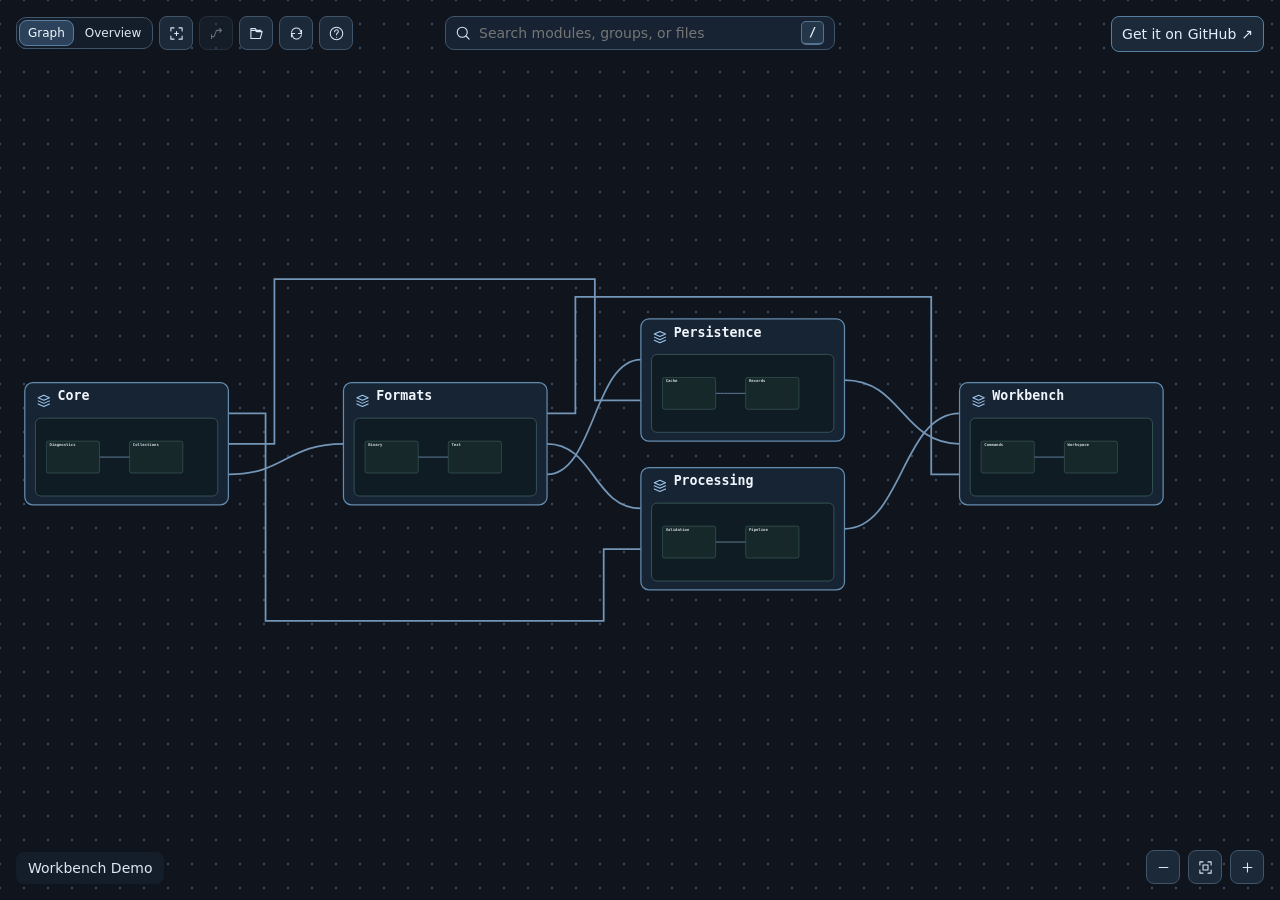
==== commit ff53d640: "Link reports to the Dependency Viewer project" ====
--- a/index.html
+++ b/index.html
@@ -1,4 +1,27 @@
 <!doctype html>
+<!--
+MIT License
+
+Copyright (c) 2026 Dependency Viewer contributors
+
+Permission is hereby granted, free of charge, to any person obtaining a copy
+of this software and associated documentation files (the "Software"), to deal
+in the Software without restriction, including without limitation the rights
+to use, copy, modify, merge, publish, distribute, sublicense, and/or sell
+copies of the Software, and to permit persons to whom the Software is
+furnished to do so, subject to the following conditions:
+
+The above copyright notice and this permission notice shall be included in all
+copies or substantial portions of the Software.
+
+THE SOFTWARE IS PROVIDED "AS IS", WITHOUT WARRANTY OF ANY KIND, EXPRESS OR
+IMPLIED, INCLUDING BUT NOT LIMITED TO THE WARRANTIES OF MERCHANTABILITY,
+FITNESS FOR A PARTICULAR PURPOSE AND NONINFRINGEMENT. IN NO EVENT SHALL THE
+AUTHORS OR COPYRIGHT HOLDERS BE LIABLE FOR ANY CLAIM, DAMAGES OR OTHER
+LIABILITY, WHETHER IN AN ACTION OF CONTRACT, TORT OR OTHERWISE, ARISING FROM,
+OUT OF OR IN CONNECTION WITH THE SOFTWARE OR THE USE OR OTHER DEALINGS IN THE
+SOFTWARE.
+-->
 <html lang="en">
 <head>
   <meta charset="utf-8">
@@ -192,10 +215,35 @@
 #search-bar { position: fixed; z-index: 4; left: 50%; top: 16px; transform: translateX(-50%); width: min(390px, calc(100vw - 32px)); display: flex; align-items: center; gap: 8px; padding: 0 10px; border: 1px solid #40546a; border-radius: 9px; background: #172333; }
 #search-bar:focus-within { border-color: #83b4db; }
 #search-glyph .tool-icon { margin: 0; }
+.project-link {
+  position: fixed;
+  z-index: 3;
+  top: 16px;
+  right: 16px;
+  display: flex;
+  align-items: center;
+  gap: 5px;
+  min-height: 36px;
+  padding: 6px 10px;
+  border: 1px solid #577e9e;
+  border-radius: 8px;
+  background: #1b2939;
+  color: #e0efff;
+  text-decoration: none;
+  white-space: nowrap;
+}
+.project-link:hover { background: #293e54; border-color: #9acaeb; }
+.project-link:focus-visible { outline: 2px solid #a9e5ff; outline-offset: 2px; }
 #search-query { width: 100%; min-width: 0; padding: 8px 0; background: transparent; border: 0; outline: 0; font: inherit; color: inherit; }
 #search-results { position: absolute; top: calc(100% + 6px); left: 0; right: 0; display: grid; gap: 4px; max-height: min(46vh, 460px); overflow: auto; border: 1px solid #40546a; border-radius: 9px; padding: 6px; background: #14202d; box-shadow: 0 10px 28px #0006; }
 @media (max-width: 1150px) { #search-bar { top: 60px; } #details { top: 108px; } }
 @media (max-width: 440px) { #search-bar { top: 97px; } #details { top: 144px; } }
+@media (max-width: 700px) {
+  #search-bar { left: 16px; transform: none; width: calc(100% - 122px); }
+  .project-link { top: 60px; }
+  .project-link-prefix { display: none; }
+}
+@media (max-width: 440px) { .project-link { top: 97px; } }
 #search-results button { text-align: left; overflow-wrap: anywhere; }
 #search-results button.active { background: #293e54; border-color: #88adc7; }
 #search-results small { display: block; color: #adbed0; margin-top: 2px; }
@@ -247,6 +295,10 @@
     <kbd aria-hidden="true">/</kbd>
     <div id="search-results" hidden></div>
   </div>
+  <a class="project-link" href="https://github.com/N0ahTM/Dependency-Viewer" target="_blank" rel="noopener noreferrer"
+    aria-label="Get Dependency Viewer on GitHub (opens in a new tab)">
+    <span class="project-link-prefix">Get it on </span>GitHub <span aria-hidden="true">↗</span>
+  </a>
   <div class="tools" aria-label="Graph tools">
     <div id="view-tabs" class="view-tabs" role="tablist" aria-label="Graph views">
       <button id="graph-tab" type="button" role="tab" aria-controls="graph" aria-selected="true">Graph</button>
@@ -451,7 +503,7 @@
   const libraryNode = library => ({
     id: library.name, label: library.label ?? library.name, type: 'library', library: library.name,
     count: modulesByLibrary.get(library.name).length,
-    next: { library: library.name },
+    next: modulesByLibrary.get(library.name).length ? { library: library.name } : undefined,
   });
 
   const groups = new Map([...modulesByLibrary].map(([id, members]) => [id, indexBy(members, module => module.group)]));
@@ -463,6 +515,12 @@
   const linksTo = indexBy(data.links, record => record.target);
   const cache = new Map();
   const safeModule = id => Object.hasOwn(data.modules, id) ? data.modules[id] : undefined;
+  function dependencyLabel(id) {
+    const module = safeModule(id);
+    if (!data.generic && id?.startsWith('file:') && module?.files.length === 1) return module.files[0].path;
+    if (module) return data.generic ? module.label ?? id : id;
+    return Object.hasOwn(data.libraries, id) ? data.libraries[id].label ?? id : id;
+  }
 
   function moduleNode(module) {
     return {
@@ -484,11 +542,15 @@
     return [...edges.values()];
   }
 
+  const visibleLibraries = libraries.filter(library =>
+    library.type !== 'custom_target' || modulesByLibrary.get(library.name).length > 0);
+  const visibleLibraryIds = new Set(visibleLibraries.map(library => library.name));
   const overview = {
     title: data.name,
-    nodes: sorted(libraries.map(libraryNode)),
+    nodes: sorted(visibleLibraries.map(libraryNode)),
     edges: connections(data.links, link => [
-      link.source, !link.expression && Object.hasOwn(data.libraries, link.target) ? link.target : null,
+      visibleLibraryIds.has(link.source) ? link.source : null,
+      !link.expression && visibleLibraryIds.has(link.target) ? link.target : null,
     ]),
   };
   const groupLabel = id => data.groups?.[id]?.label ?? id;
@@ -609,7 +671,7 @@
       .slice(0, limit);
   }
 
-  return { view, details, full, search, boundaries, libraryLabel, groupLabel,
+  return { view, details, full, search, boundaries, libraryLabel, groupLabel, dependencyLabel,
     cycles: () => cycleGroups(full()), generic: data.generic };
 }
 return { createModel };
@@ -1019,6 +1081,7 @@
   const conditions = [...(record.conditions ?? [])];
   if (record.scope) conditions.unshift(record.scope);
   if (record.reexport) conditions.unshift('export import');
+  if (record.listedInBuild === false) conditions.unshift('Found by source scan; no CMake source entry found');
   for (const condition of conditions) line.append(element('small', condition));
   return line;
 }
@@ -1061,46 +1124,58 @@
   panel.hidden = true;
 }
 
-function showNode(node, details, pointerX) {
-  start(node.label, undefined, pointerX);
-  section('Uses', details.outgoing, record => record.target);
-  section('Used by', details.incoming, record => record.source ?? record.path);
+function showNode(node, details, pointerX, label) {
+  const buildOnly = record => record.scope === 'add_dependencies';
+  const uses = details.outgoing.filter(record => details.generic || record.kind !== 'include');
+  start(node.label, details.definition?.type === 'custom_target' ? 'CMake build task' : undefined, pointerX);
+  section('Uses', uses.filter(record => !buildOnly(record)), record => label(record.target));
+  section('Used by', details.incoming.filter(record => !buildOnly(record)), record => label(record.source) ?? record.path);
+  section('Build prerequisites', uses.filter(buildOnly), record => label(record.target));
+  section('Required at build time by', details.incoming.filter(buildOnly), record => label(record.source));
   if (details.definition) {
     const list = element('ul');
     const files = details.definition.files ?? (details.definition.path ? [details.definition] : []);
     for (const file of files) list.append(source(file));
-    if (files.length) body.append(list);
+    if (files.length) {
+      const block = element('section');
+      block.append(element('h3', details.definition.files ? 'Definition' : 'CMake declaration'), list);
+      body.append(block);
+    }
   }
   section('Source files', details.members.flatMap(module => module.files.map(file => ({
-    ...file, name: module.name,
+    ...file, name: file.path,
   }))), record => record.name);
   const outgoing = new Set(details.outgoing);
-  section('Internal dependencies', details.imports.filter(record => !outgoing.has(record)), record => record.target);
+  section('Internal dependencies', details.imports.filter(record => !outgoing.has(record)
+    && (details.generic || record.kind !== 'include')), record => label(record.target));
   section('Includes', details.includes, record => record.target);
 }
 
-function showConnection(edge, from, to) {
+function showConnection(edge, from, to, label) {
   const cmake = edge.records.every(record => 'scope' in record);
   const kinds = [...new Set(edge.records.map(record => record.kind).filter(Boolean))];
-  start(from.label + ' → ' + to.label, kinds.length ? kinds.join(' · ') : cmake ? 'CMake' : 'C++ imports');
+  const buildOnly = edge.records.every(record => record.scope === 'add_dependencies');
+  start(from.label + ' → ' + to.label, kinds.length ? kinds.join(' · ')
+    : buildOnly ? 'CMake build prerequisite' : cmake ? 'CMake' : 'C++ imports');
   if (edge.pairs > 1) body.append(element('p', edge.pairs + ' connections'));
-  section('Source locations', edge.records, record => cmake ? record.target : (record.source + ' → ' + record.target));
+  section('Source locations', edge.records, record => cmake ? label(record.target)
+    : (label(record.source) + ' → ' + label(record.target)));
   if (!(edge.pairs > 1)) for (const row of body.querySelectorAll('details')) row.open = true;
 }
 
-function showPath(path, nodes, source, target) {
+function showPath(path, nodes, source, target, label) {
   start(nodes.get(source).label + ' → ' + nodes.get(target).label,
     path ? path.length + ' direct steps' : 'No directed path in this view.');
   if (!path) return;
   for (const edge of path) {
-    section(nodes.get(edge.source).label + ' → ' + nodes.get(edge.target).label, edge.records, record => record.target);
-  }
-}
-
-function showBoundary(boundary) {
+    section(nodes.get(edge.source).label + ' → ' + nodes.get(edge.target).label, edge.records, record => label(record.target));
+  }
+}
+
+function showBoundary(boundary, label) {
   const incoming = boundary.type === 'users';
   start(incoming ? 'External consumers' : 'External dependencies');
-  section('Source locations', boundary.records, record => incoming ? record.source ?? record.path : record.target);
+  section('Source locations', boundary.records, record => incoming ? label(record.source) ?? record.path : label(record.target));
 }
 
 function showCycles(groups, locate) {
@@ -1129,7 +1204,7 @@
 const { setIconButton } = modules["src/ui/icons.mjs"];
 const { showBoundary } = modules["src/ui/details.mjs"];
 
-function renderBoundaries(panel, host, boundaries) {
+function renderBoundaries(panel, host, boundaries, label) {
   panel.replaceChildren();
   for (const boundary of boundaries) {
     const outgoing = boundary.type === 'imports';
@@ -1145,7 +1220,7 @@
     button.onpointerleave = () => highlight(false);
     button.onfocus = () => highlight(true);
     button.onblur = () => highlight(false);
-    button.onclick = () => showBoundary(boundary);
+    button.onclick = () => showBoundary(boundary, label);
     panel.append(button);
   }
   panel.hidden = !panel.childElementCount;
@@ -1930,7 +2005,7 @@
       open: openNode,
       inspectNode,
       inspectEdge,
-      preview: hasPreviews ? node => nodePreview(node.next) : undefined,
+      preview: hasPreviews ? node => node.next ? nodePreview(node.next) : null : undefined,
     });
     const { svg, bounds, nodes } = drawing;
     panel.append(svg);
@@ -3205,7 +3280,7 @@
   entry().selected = node.id;
   entry().path = null;
   emphasize();
-  showNode(node, model.details(node), pointerX);
+  showNode(node, model.details(node), pointerX, model.dependencyLabel);
 }
 
 function dismissDetails() {
@@ -3231,7 +3306,7 @@
     entry().pathSource = source;
     entry().selected = node.id;
     emphasize();
-    showPath(path, scene.nodes, source, node.id);
+    showPath(path, scene.nodes, source, node.id, model.dependencyLabel);
     status.textContent = path ? path.length + ' steps' : 'No directed path';
     return;
   }
@@ -3355,7 +3430,7 @@
 }
 
 function showBoundaries(location, graph) {
-  renderBoundaries(select('boundary'), host, model.boundaries(location, graph));
+  renderBoundaries(select('boundary'), host, model.boundaries(location, graph), model.dependencyLabel);
 }
 
 function emphasize() {
@@ -3400,7 +3475,7 @@
         cameraScale: grid.update,
         level(level) { atlasLevel = level; updateAtlasControls(select, entry(), atlasLevel); },
         mode(level) { state.fixedLevel = level; updateAtlasControls(select, entry(), atlasLevel); },
-        inspect: showConnection,
+        inspect: (edge, from, to) => showConnection(edge, from, to, model.dependencyLabel),
         select(node, event) {
           const target = node.type === 'module' ? node : { ...node, next: { library: node.library, group: node.group } };
           openNode(target, event, node.id);
@@ -3432,7 +3507,7 @@
       state.pathSource = edge.source;
       state.selected = edge.target;
       emphasize();
-      showConnection(edge, source, target);
+      showConnection(edge, source, target, model.dependencyLabel);
     },
   });
 }
